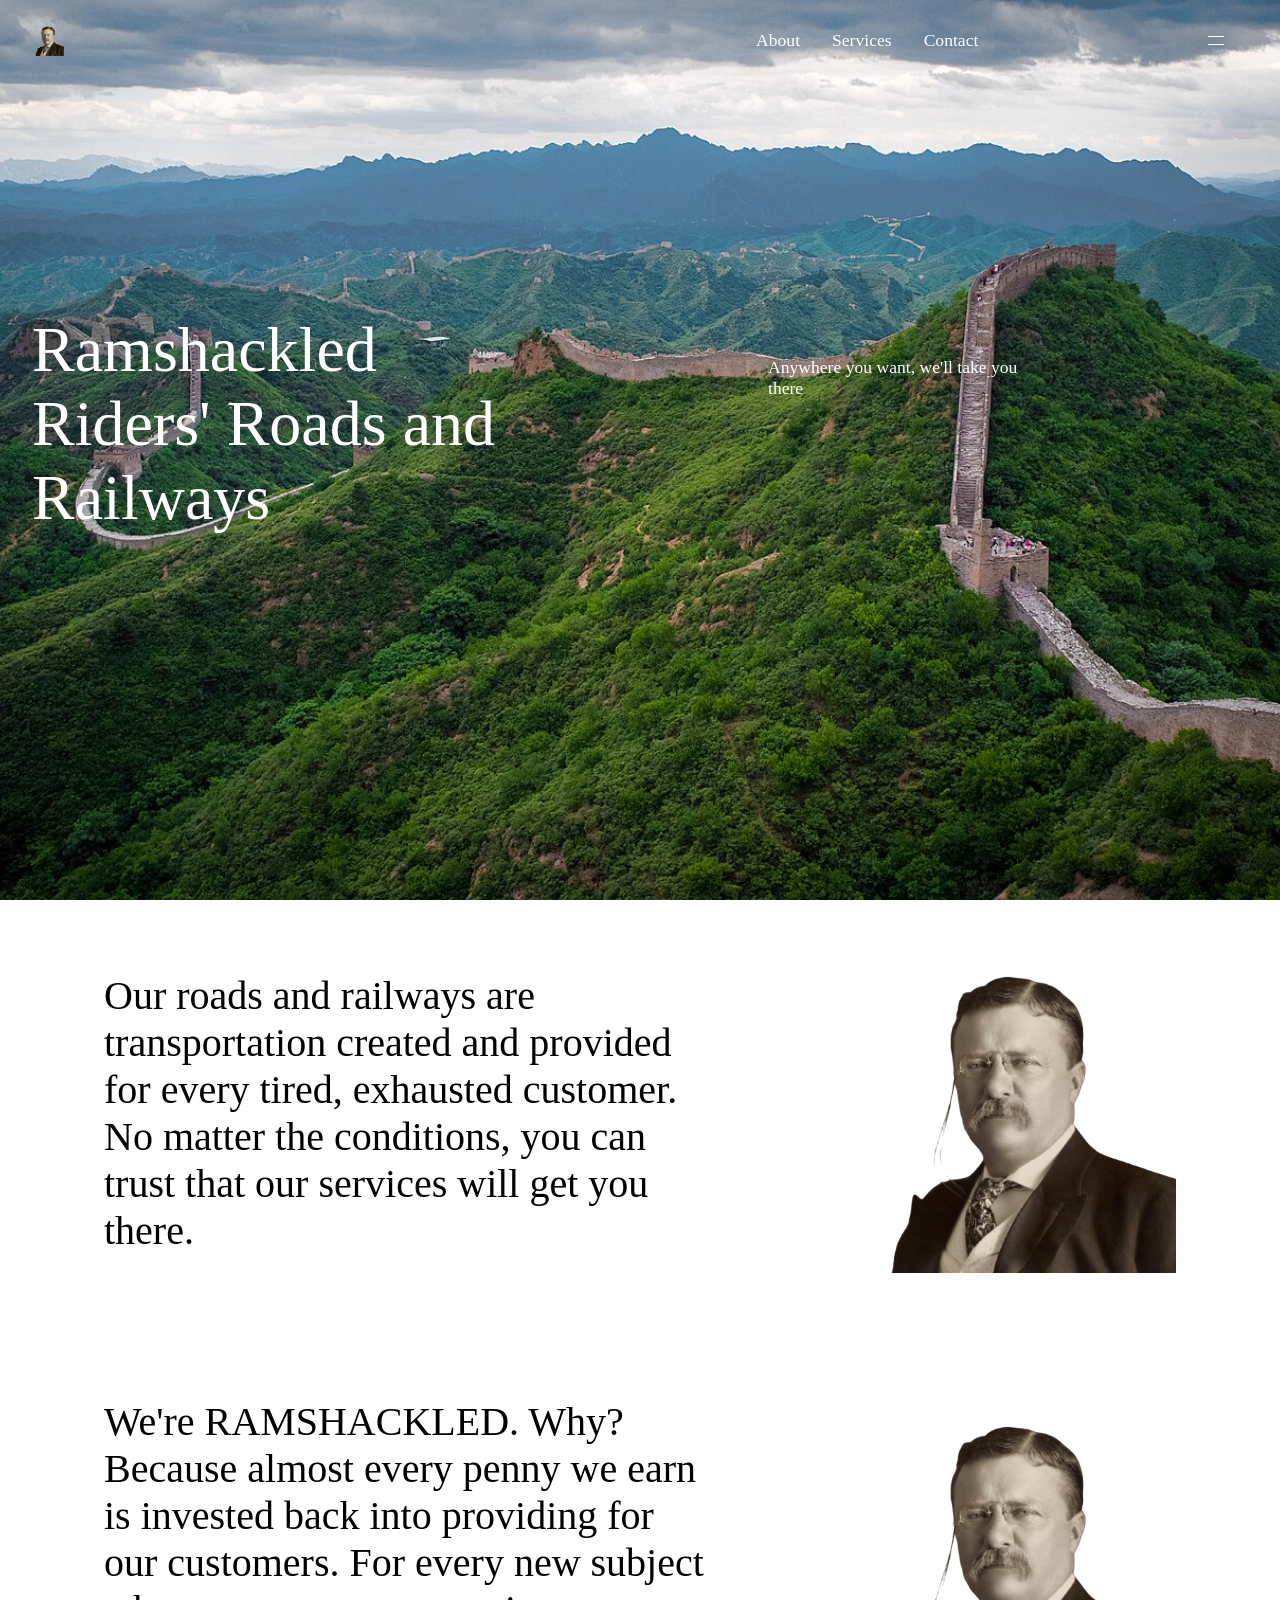
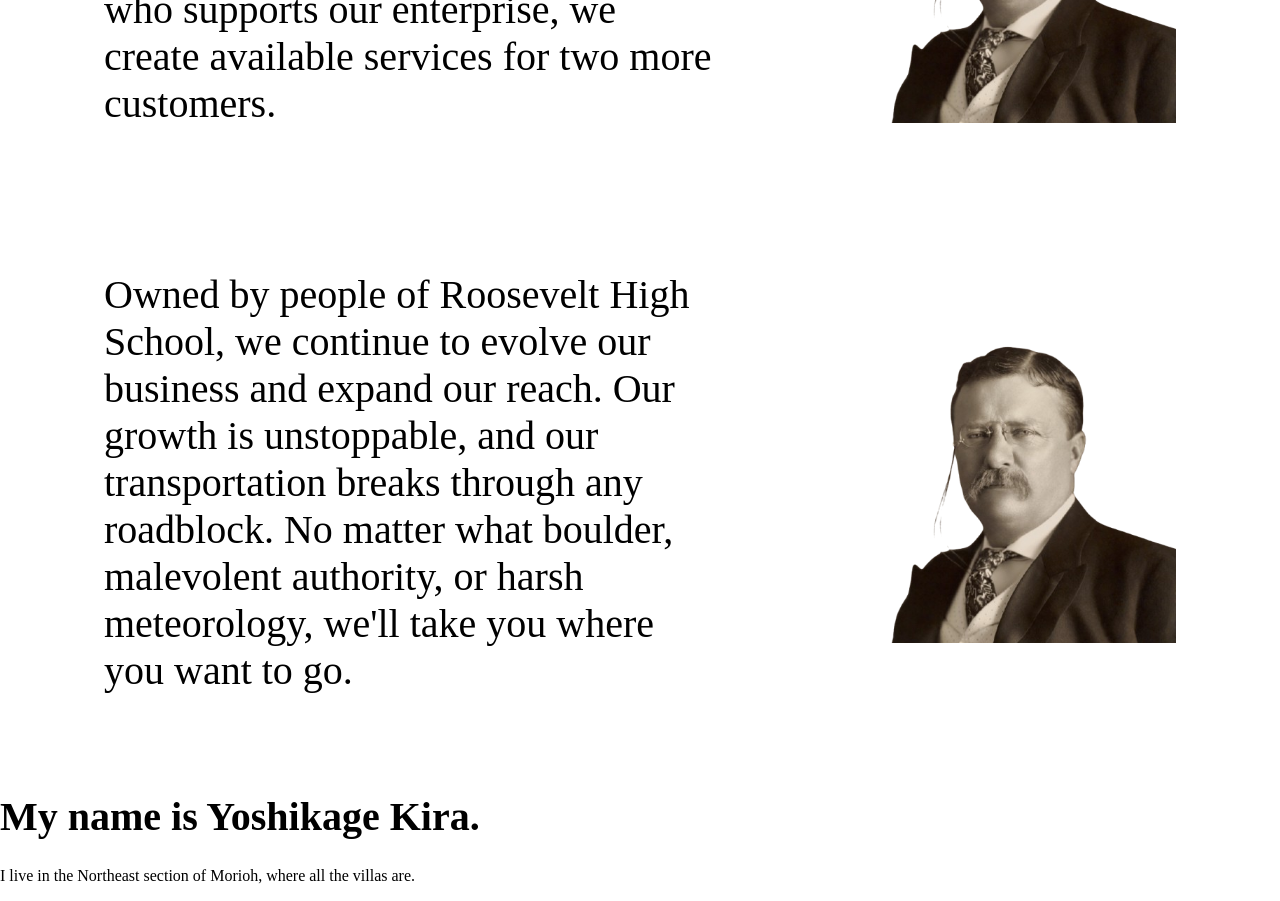
==== index.html @ bce3c4c3 "Added layout for about section on home page and began services section on homepage I should probably" ====
<!DOCTYPE html>
<html lang="en">
    <head>
        <meta charset="UTF-8">
        <meta name="viewport" content="width=device-width, initial-scale=1.0">
        <link rel="stylesheet" href="style.css" type="text/css">
        <script src="script.js"></script>
        <title>Home - Ramshackled Riders' Roads and Railways</title>
    </head>
    <body>
        <!--Nav button, fixed -->
        <div class="menu_button">
            <a class="menu_button_link" href="navigation.html">
                <div class="menu_button_lines">
                    <div class="menu_button_line"></div>
                    <div class="menu_button_line"></div>
                </div>
            </a>
        </div>
        
        <!--Navbar-->
        <div class="nav_bar">
            <div class="nav_logo">
                <a href="index.html">
                    <img class="logo_img" src="TeddyRoosevelt.png">
                </a>
            </div>
            <div class="nav_anchors">
                <a class="menu menu_text" href="about.html">About</a>
                <a class="menu menu_text" href="services.html">Services</a>
                <a class="menu menu_text" href="contact.html">Contact</a>
            </div>
            <div class="nav_spacer"></div>
        </div>

        <!--Hero banner-->
        <div id="noHulkOnlyBanner">
            <p id="banner_header">Ramshackled Riders' Roads and Railways</p>
            <p class="menu_text banner_text">Anywhere you want, we'll take you there</p>
        </div>

        <!--About-->
        <div id="home_about">
            <div class="home_about_desc">
                <p>
                    Our roads and railways are transportation created and provided for every tired, exhausted customer. No matter the conditions, you can trust that our services will get you there.
                </p>
                <div class="home_about_img"></div>
            </div>
            <div class="home_about_desc">
                <p>
                    We're RAMSHACKLED. Why? Because almost every penny we earn is invested back into providing for our customers. For every new subject who supports our enterprise, we create available services for two more customers.
                </p>
                <div class="home_about_img"></div>
            </div>
            <div class="home_about_desc">
                <p>
                    Owned by people of Roosevelt High School, we continue to evolve our business and expand our reach. Our growth is unstoppable, and our transportation breaks through any roadblock. No matter what boulder, malevolent authority, or harsh meteorology, we'll take you where you want to go.
                </p>
                <div class="home_about_img"></div>
            </div>
        </div>

        <!--Grid with different memberships/services-->
        <div id="home_services">
            <h1>My name is Yoshikage Kira.</h1>
            <p>I live in the Northeast section of Morioh, where all the villas are.</p>
            <div>
                <div class="home_service_option">
                    <div class="home_service_img"></div>
                    <p class="home_service_header"></p>
                </div>
                <div class="home_service_option">

                </div>
                <div class="home_service_option">

                </div>
            </div>
        </div>

        <!-- 
        About
        <div id="about_div">
            <h1>What We Provide</h1>
            <div id="about_explanations_section">
                <div class="about_explanation">
                    <div class="about_img"><img id="about_img_1" src="TeddyRoosevelt.png"></div>
                    <p class="about_p">Eating food</p>
                </div>
                <div class="about_explanation">
                    <div class="about_img"><img id="about_img_2" src="TeddyRoosevelt.png"></div>
                    <p class="about_p">Eating good food</p>
                </div>
                <div class="about_explanation">
                    <div class="about_img"><img id="about_img_3" src="TeddyRoosevelt.png"></div>
                    <p class="about_p">Eating better food</p>
                </div>
            </div>
        </div>
        -->

        <!--Footer At the bottom-->
    </body>
</html>
---- style.css ----
/* General item classes */
body {
    margin: 0;
    padding: 0;

    overflow-x: hidden;
}

h1 {
    font-size: 2.5rem;
}

/* for anything in the menu bar/hero banner */
.menu_text {
    font-size: 1.1rem;
    text-decoration: none;
    color: rgb(255, 255, 255);
    margin-right: 1rem;
}

/* Animations */


/* Menu Button */
.menu_button {
    position: fixed;
    top: 2rem;
    right: 3.5rem;    
    z-index: 9998;

    width: 1rem;
    height: 1rem;
}
.menu_button_link {
    z-index: 9999;
}
.menu_button_lines {
    display: flex;
    flex-direction: column;
    justify-content: space-around;
    align-items: center;

    width: 100%;
    height: 100%;

    background-color: rgba(0, 0, 0, 0);
}
.menu_button_line {
    min-height: 0.05rem;
    min-width: 100%;
    background-color: rgb(255, 255, 255);
    border-radius: 1000px;
    transition: transform 0.3s cubic-bezier(.67,0,.2,1);
}
.menu_button:hover .menu_button_line:nth-child(1) {
    transform: translate(0%, 270%);
    transition: transform 0.5s cubic-bezier(.67,0,.2,1);
}

.menu_button:hover .menu_button_line:nth-child(2) {
    transform: translate(0%, -270%);
    transition: transform 0.5s cubic-bezier(.67,0,.2,1);
}


/*Stuff for the Nav Bar But I wish I had a chocolate bar instead*/
.nav_bar {
    display: flex;
    flex-direction: row;
    justify-content: space-between;
    align-items: center;

    position: absolute;
    top: 0;
    left: 0;
    z-index: 9997;

    width: 100%;
    height: 5rem;
    box-sizing: border-box;

    margin: 0;
    padding: 1.5rem 2rem 1.5rem 2rem;

    background-color: rgba(255, 255, 255, 0);
}
.nav_logo {
    min-width: 2rem;
    min-height: 2rem;
    width: 2rem;
    height: 2rem;
}
.logo_img {
    width: 100%;
    height: 100%;

    object-fit: cover;
    object-position: 50% 50%;
}
.nav_anchors {
    display: flex;
    flex-direction: row;
    justify-content: space-between;
    align-items: center;

    width: auto;
    margin-left: 40%;
}
.menu {
    margin: 1rem;
}
.nav_spacer {
    margin: 1rem;
    width: 2rem;
    height: 2rem;
}

/* Hero banner */
#noHulkOnlyBanner {
    width: 100vw;
    height: 100vh;

    background-image: url("placeholder.jpg");
    background-repeat: no-repeat;
    background-size: cover;
    background-position: center;
}
#banner_header {
    width: 40vw;

    position: absolute;
    top: 40%;  
    transform: translate(0, -50%);
    margin-left: 2rem;

    font-size: 4rem;
    text-align: left;

    color: rgb(255, 255, 255);
}
.banner_text {
    width: 20vw;

    position: absolute;
    top: 40%;
    left: 60%;
    transform: translate(0, -50%);
    margin-right: 5rem;

    text-align: left;

}

/* Description section of home */
#home_about {
    display: flex;
    flex-direction: column;
    justify-content: center;
    align-items: center;

    height: auto;
    width: 100vw;

    box-sizing: border-box;
}
.home_about_desc {
    display: flex;
    flex: row;
    justify-content: space-around;
    align-items: center;

    width: 100%;
    padding: 2rem;

    box-sizing: border-box;
}
.home_about_desc p {
    font-size: 2.5rem;
    width: 50%;
    height: 50%;
}
.home_about_img {
    width: 20rem;
    height: 20rem;
}
.home_about_img:nth-child(1) {
    background-image: url(TeddyRoosevelt.png);
    background-repeat: no-repeat;
    background-size: cover;
    background-position: center;
}
.home_about_img:nth-child(2) {
    background-image: url(TeddyRoosevelt.png);
    background-repeat: no-repeat;
    background-size: cover;
    background-position: center;
}
.home_about_img:nth-child(3) {
    background-image: url(TeddyRoosevelt.png);
    background-repeat: no-repeat;
    background-size: cover;
    background-position: center;
}

/* About section
#about_div {
    display: flex;
    flex-direction: column;
    justify-content: center;
    align-items: center;

    height: auto;
    width: 100vw;

    text-align: center;
}
#about_explanations_section {
    width: 100vw;

    padding-top: 1rem;
    padding-bottom: 1rem;

    display: flex;
    flex-direction: row;
    justify-content: space-evenly;
    align-items: center;
}
.about_explanation {
    display: flex;
    flex-direction: column;
    align-items: center;
}
.about_p {
    font-size: 1.5rem;
}
.about_img {
    width: 5rem;
    height: 5rem;
}
#about_img_1 {
    width: 100%;
    height: 100%;

    object-fit: cover;
    object-position: 50% 50%;
}
#about_img_2 {
    width: 100%;
    height: 100%;

    object-fit: cover;
    object-position: 50% 50%;
}
#about_img_3 {
    width: 100%;
    height: 100%;

    object-fit: cover;
    object-position: 50% 50%;
}
*/
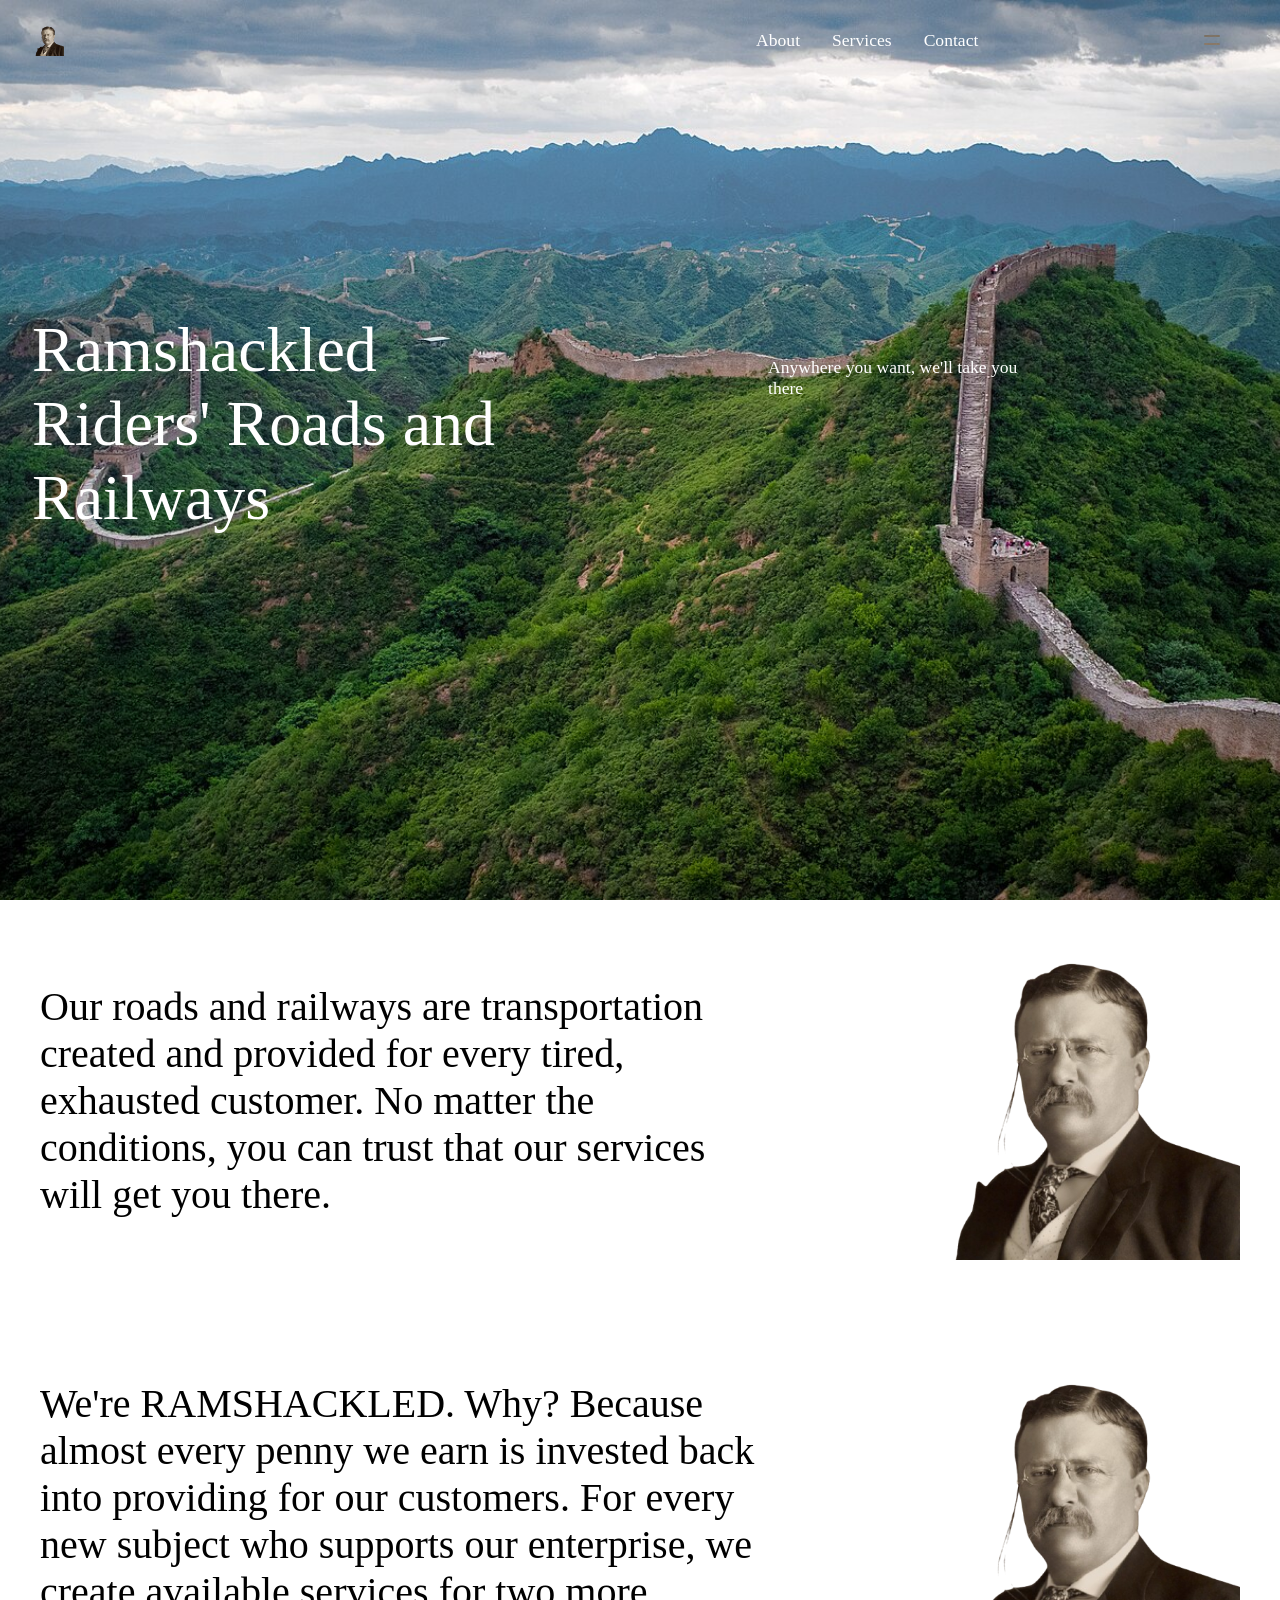
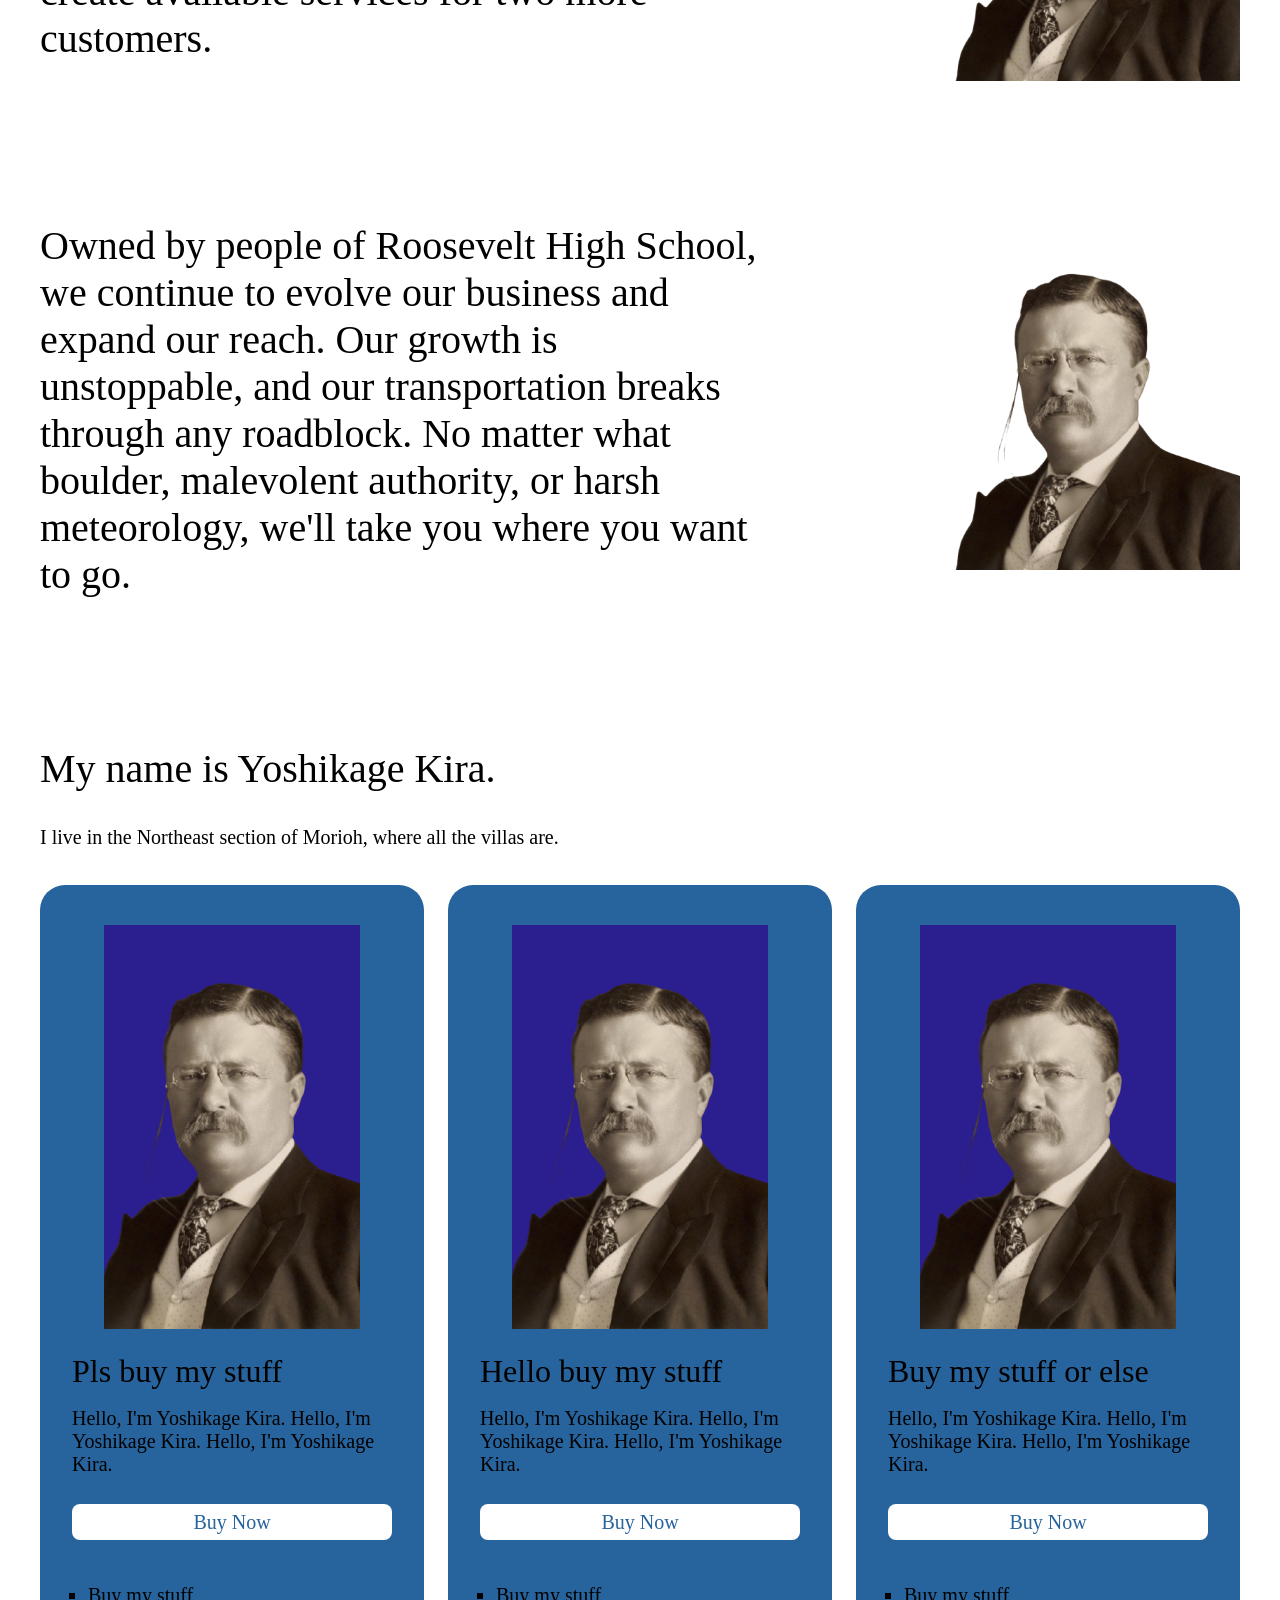
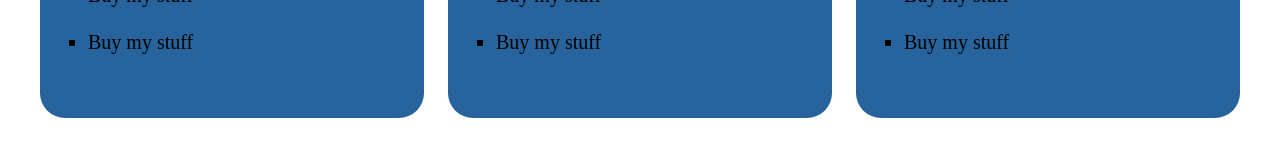
==== commit e834a227: "Added the services section of home page and styled menu button more." ====
--- a/index.html
+++ b/index.html
@@ -68,16 +68,37 @@
             <div>
                 <div class="home_service_option">
                     <div class="home_service_img"></div>
-                    <p class="home_service_header"></p>
+                    <h2>Pls buy my stuff</h2>
+                    <p>Hello, I'm Yoshikage Kira. Hello, I'm Yoshikage Kira. Hello, I'm Yoshikage Kira.</p>
+                    <div class="home_service_button"><a href="#">Buy Now</a></div>
+                    <ul>
+                        <li>Buy my stuff</li>
+                        <li>Buy my stuff</li>
+                    </ul>
                 </div>
                 <div class="home_service_option">
-
+                    <div class="home_service_img"></div>
+                    <h2>Hello buy my stuff</h2>
+                    <p>Hello, I'm Yoshikage Kira. Hello, I'm Yoshikage Kira. Hello, I'm Yoshikage Kira.</p>
+                    <div class="home_service_button"><a href="#">Buy Now</a></div>
+                    <ul>
+                        <li>Buy my stuff</li>
+                        <li>Buy my stuff</li>
+                    </ul>
                 </div>
                 <div class="home_service_option">
-
+                    <div class="home_service_img"></div>
+                    <h2>Buy my stuff or else</h2>
+                    <p>Hello, I'm Yoshikage Kira. Hello, I'm Yoshikage Kira. Hello, I'm Yoshikage Kira.</p>
+                    <div class="home_service_button"><a href="#">Buy Now</a></div>
+                    <ul>
+                        <li>Buy my stuff</li>
+                        <li>Buy my stuff</li>
+                    </ul>
                 </div>
             </div>
         </div>
+        <!--Footer At the bottom-->
 
         <!-- 
         About
@@ -99,7 +120,5 @@
             </div>
         </div>
         -->
-
-        <!--Footer At the bottom-->
     </body>
 </html>
--- a/style.css
+++ b/style.css
@@ -4,6 +4,7 @@
     padding: 0;
 
     overflow-x: hidden;
+    background-color: rgb(255, 255, 255);
 }
 
 h1 {
@@ -20,45 +21,54 @@
 
 /* Animations */
 
-
 /* Menu Button */
 .menu_button {
+    display: flex;
+    justify-content: center;
+    align-items: center;
+
     position: fixed;
-    top: 2rem;
+    top: 1.75rem;
     right: 3.5rem;    
     z-index: 9998;
 
+    width: 1.5rem;
+    height: 1.5rem;
+    border-radius: 3px;
+
+    background-color: transparent;
+    mix-blend-mode: difference;
+
+
+}
+.menu_button_link {
+    z-index: 9999;
+}
+.menu_button_lines {
+    display: flex;
+    flex-direction: column;
+    justify-content: space-around;
+    align-items: center;
+
+    margin-top: auto;
+    margin-top: auto;
     width: 1rem;
     height: 1rem;
 }
-.menu_button_link {
-    z-index: 9999;
-}
-.menu_button_lines {
-    display: flex;
-    flex-direction: column;
-    justify-content: space-around;
-    align-items: center;
-
-    width: 100%;
-    height: 100%;
-
-    background-color: rgba(0, 0, 0, 0);
-}
 .menu_button_line {
-    min-height: 0.05rem;
-    min-width: 100%;
+    min-height: 1.5px;
+    min-width: 1rem;
     background-color: rgb(255, 255, 255);
     border-radius: 1000px;
     transition: transform 0.3s cubic-bezier(.67,0,.2,1);
 }
 .menu_button:hover .menu_button_line:nth-child(1) {
-    transform: translate(0%, 270%);
+    transform: translate(0%, 170%);
     transition: transform 0.5s cubic-bezier(.67,0,.2,1);
 }
 
 .menu_button:hover .menu_button_line:nth-child(2) {
-    transform: translate(0%, -270%);
+    transform: translate(0%, -170%);
     transition: transform 0.5s cubic-bezier(.67,0,.2,1);
 }
 
@@ -124,6 +134,8 @@
     background-repeat: no-repeat;
     background-size: cover;
     background-position: center;
+
+    background-color: white;
 }
 #banner_header {
     width: 40vw;
@@ -166,17 +178,17 @@
 .home_about_desc {
     display: flex;
     flex: row;
-    justify-content: space-around;
-    align-items: center;
-
-    width: 100%;
-    padding: 2rem;
+    justify-content: space-between;
+    align-items: center;
+
+    width: 100%;
+    padding: 2.5rem;
 
     box-sizing: border-box;
 }
 .home_about_desc p {
     font-size: 2.5rem;
-    width: 50%;
+    width: 60%;
     height: 50%;
 }
 .home_about_img {
@@ -202,6 +214,123 @@
     background-position: center;
 }
 
+/* Services section of home */
+#home_services {
+    display: flex;
+    flex-direction: column;
+    justify-content: center;
+    align-items: flex-start;
+
+    height: 120vh;
+    width: 100vw;
+    box-sizing: border-box;
+
+    padding: 2.5rem;
+}
+#home_services > h1 { 
+    font-size: 2.5rem;
+    line-height: 3rem;
+
+    font-weight: normal;
+
+    margin-bottom: 0.8rem;
+}
+#home_services > p {
+    font-size: 1.25rem;
+    font-weight: normal;
+}
+#home_services > div {
+    display: flex;
+    flex-direction: row;
+    justify-content: space-between;
+    align-items: center;
+
+    width: 100%;
+    height: 100%;
+
+    margin-top: 1rem;
+}
+.home_service_option {
+    display: flex;
+    flex-direction: column;
+    justify-content: center;
+    align-items: flex-start;
+
+    width: 32%;
+    height: 100%;
+    box-sizing: border-box;
+
+    border-radius: 25px;
+
+    background-color: rgb(39, 99, 156);
+
+    padding: 0.5rem 2rem 0.5rem 2rem;
+}
+.home_service_option > h2 {
+    font-size: 2rem;
+    line-height: 2rem;
+
+    font-weight: normal;
+
+    margin-bottom: 0rem;
+}
+.home_service_option > p {
+    font-size: 1.25rem;
+}
+.home_service_option > ul {
+    font-size: 1.25rem;
+    padding-left: 1rem;
+    list-style-type: square;
+    margin-bottom: 2rem;
+}
+.home_service_option > ul li {
+    margin-bottom: 1.5rem;
+}
+.home_service_img {
+    width: 80%;
+    height: 55%;
+
+    margin: 2rem auto 0 auto;
+
+    background-image: url(TeddyRoosevelt.png);
+    background-repeat: no-repeat;
+    background-size: cover;
+    background-position: center;
+
+    background-color: rgb(43, 30, 143);
+}
+.home_service_button {
+    width: 100%;
+    height: 2.5rem;
+
+    margin-top: 0.5rem;
+    margin-bottom: 1.5rem;
+
+    background-color: rgb(255, 255, 255);
+    color: rgb(39, 99, 156);
+
+    display: flex;
+    justify-content: center;
+    align-items: center;
+
+    font-size: 1.25rem;
+
+    border-radius: 0.5rem;
+}
+.home_service_button a {
+    display: flex;
+    justify-content: center;
+    align-items: center;
+
+    width: 100%;
+    height: 100%;
+
+    text-decoration: none;
+    font-size: 1.25rem;
+
+    color: rgb(39, 99, 156);
+}
+
 /* About section
 #about_div {
     display: flex;
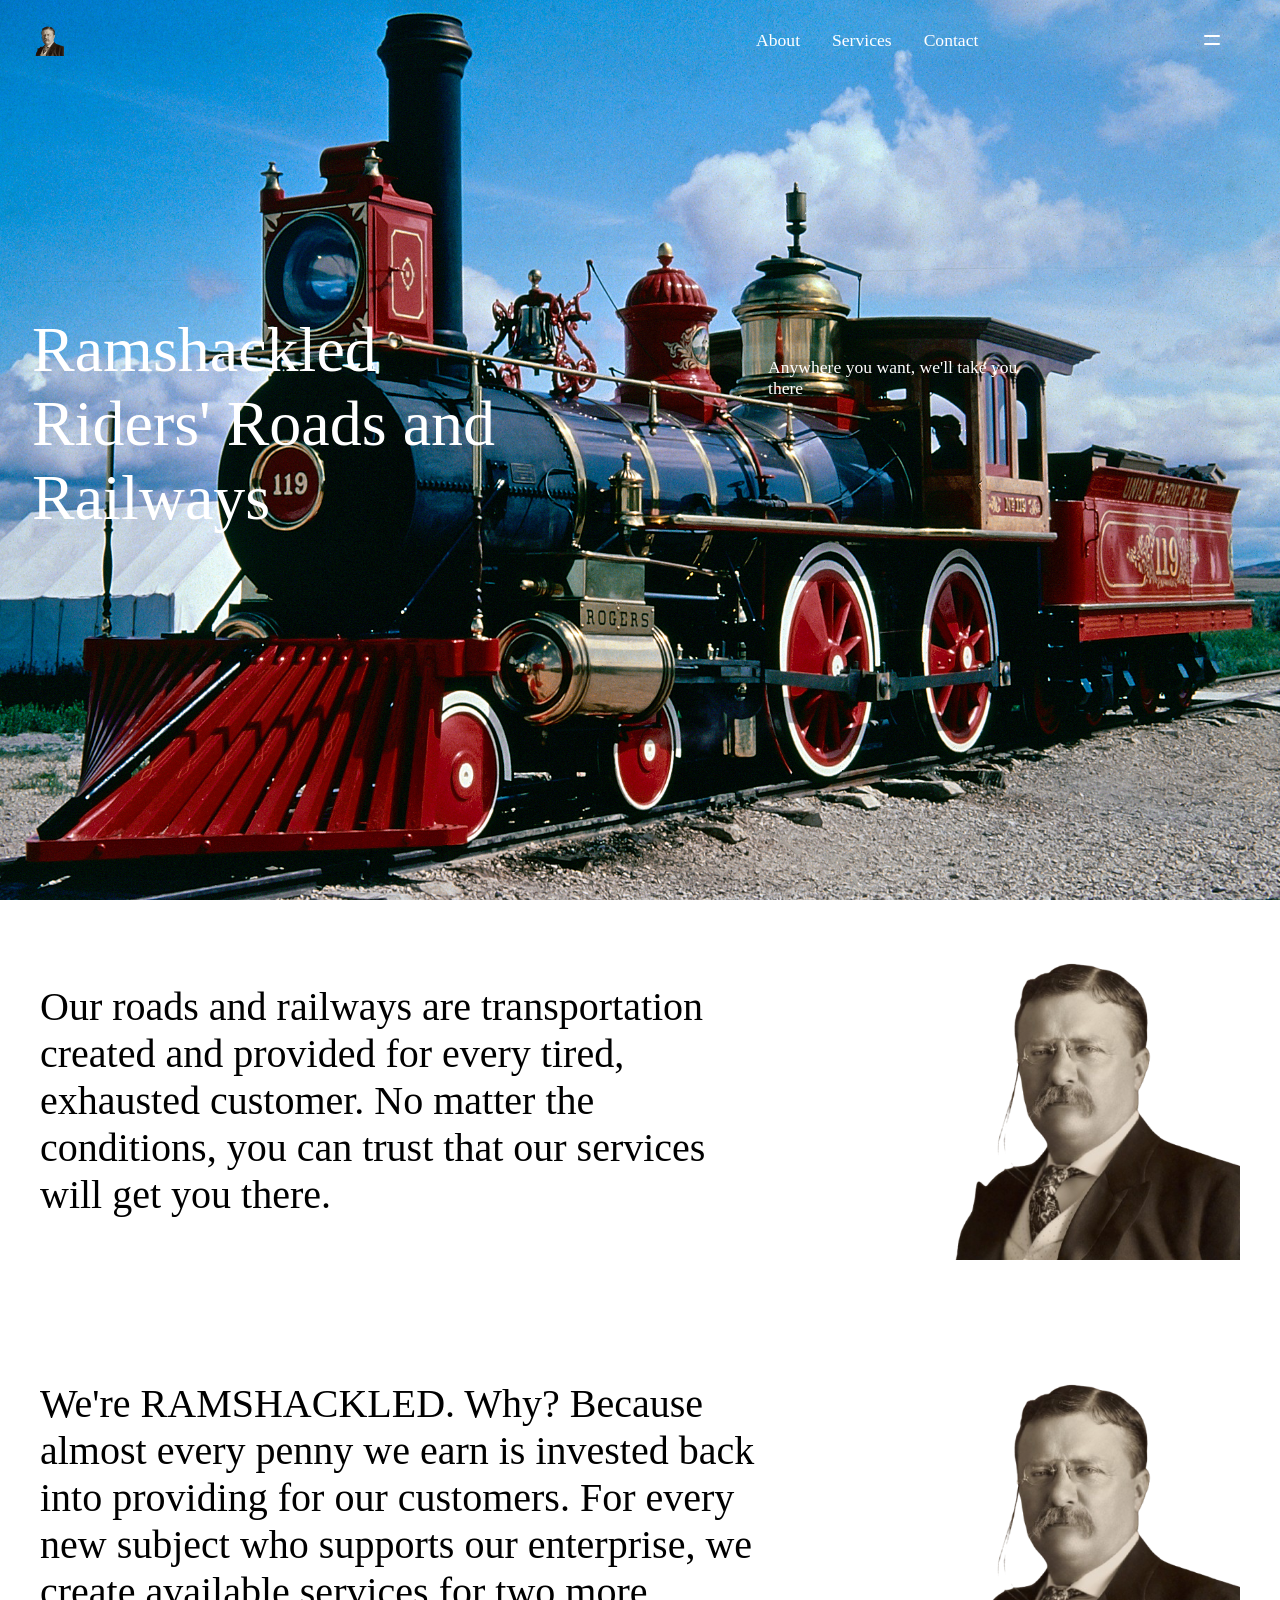
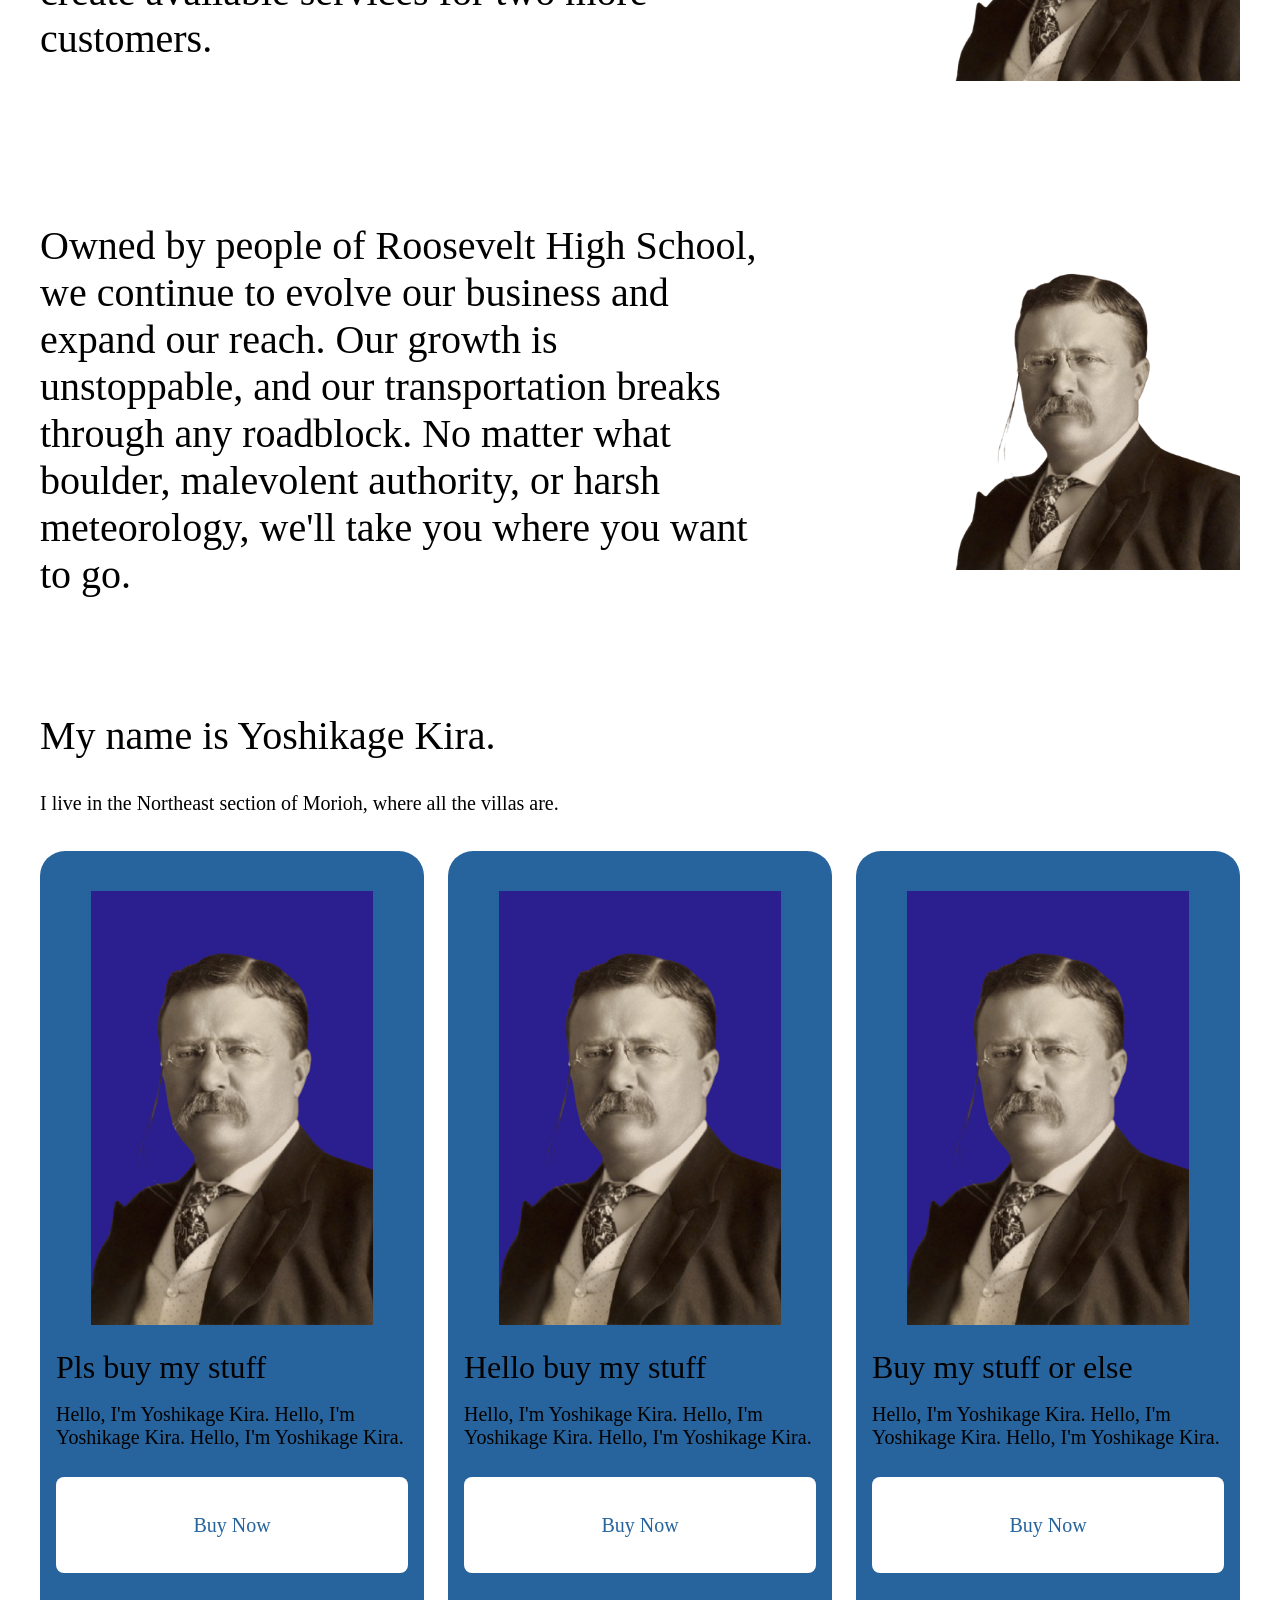
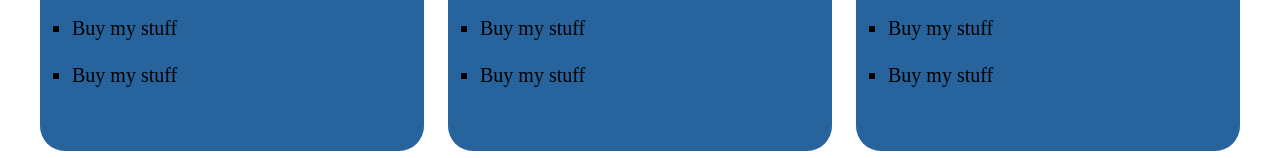
==== commit b8408c1a: "General layout for navigation/menu page" ====
--- a/index.html
+++ b/index.html
@@ -7,7 +7,7 @@
         <script src="script.js"></script>
         <title>Home - Ramshackled Riders' Roads and Railways</title>
     </head>
-    <body>
+    <body id="home">
         <!--Nav button, fixed -->
         <div class="menu_button">
             <a class="menu_button_link" href="navigation.html">
--- a/style.css
+++ b/style.css
@@ -20,6 +20,14 @@
 }
 
 /* Animations */
+@keyframes addBackground {
+    from {
+        background-color: rgba(0, 0, 0, 0);
+    }
+    to {
+        background-color: rgba(0, 0, 0, 0.612);
+    }
+}
 
 /* Menu Button */
 .menu_button {
@@ -37,9 +45,13 @@
     border-radius: 3px;
 
     background-color: transparent;
-    mix-blend-mode: difference;
-
-
+
+    animation-name: addBackground;
+    animation-duration: auto;
+    animation-timing-function: cubic-bezier(.67,0,.2,1);
+    animation-fill-mode: both;
+    animation-timeline: scroll();
+    animation-range: 10vh 80vh;
 }
 .menu_button_link {
     z-index: 9999;
@@ -50,7 +62,6 @@
     justify-content: space-around;
     align-items: center;
 
-    margin-top: auto;
     margin-top: auto;
     width: 1rem;
     height: 1rem;
@@ -58,7 +69,7 @@
 .menu_button_line {
     min-height: 1.5px;
     min-width: 1rem;
-    background-color: rgb(255, 255, 255);
+    background-color: rgb(0, 0, 0);
     border-radius: 1000px;
     transition: transform 0.3s cubic-bezier(.67,0,.2,1);
 }
@@ -125,12 +136,16 @@
     height: 2rem;
 }
 
+/* Home page specific styles */
+#home .menu_button_line {
+    background-color: rgb(255, 255, 255);
+}
 /* Hero banner */
 #noHulkOnlyBanner {
     width: 100vw;
     height: 100vh;
 
-    background-image: url("placeholder.jpg");
+    background-image: url("placeholder2.jpg");
     background-repeat: no-repeat;
     background-size: cover;
     background-position: center;
@@ -246,7 +261,7 @@
     align-items: center;
 
     width: 100%;
-    height: 100%;
+    height: 90%;
 
     margin-top: 1rem;
 }
@@ -264,7 +279,7 @@
 
     background-color: rgb(39, 99, 156);
 
-    padding: 0.5rem 2rem 0.5rem 2rem;
+    padding: 0.5rem 1rem 0.5rem 1rem;
 }
 .home_service_option > h2 {
     font-size: 2rem;
@@ -288,7 +303,7 @@
 }
 .home_service_img {
     width: 80%;
-    height: 55%;
+    height: 50rem;
 
     margin: 2rem auto 0 auto;
 
@@ -301,7 +316,7 @@
 }
 .home_service_button {
     width: 100%;
-    height: 2.5rem;
+    height: 20%;
 
     margin-top: 0.5rem;
     margin-bottom: 1.5rem;
@@ -330,6 +345,26 @@
 
     color: rgb(39, 99, 156);
 }
+
+/* Navigation page specific styling */
+#navigation_content {
+    display: flex;
+    flex-direction: row;
+    margin-top: 5rem;
+}
+#big_options {
+    display: flex;
+    flex-direction: column;
+
+    width: 50%;
+}
+#other_info {
+    display: flex;
+    flex-direction: column;
+
+    width: 50%;
+}
+
 
 /* About section
 #about_div {
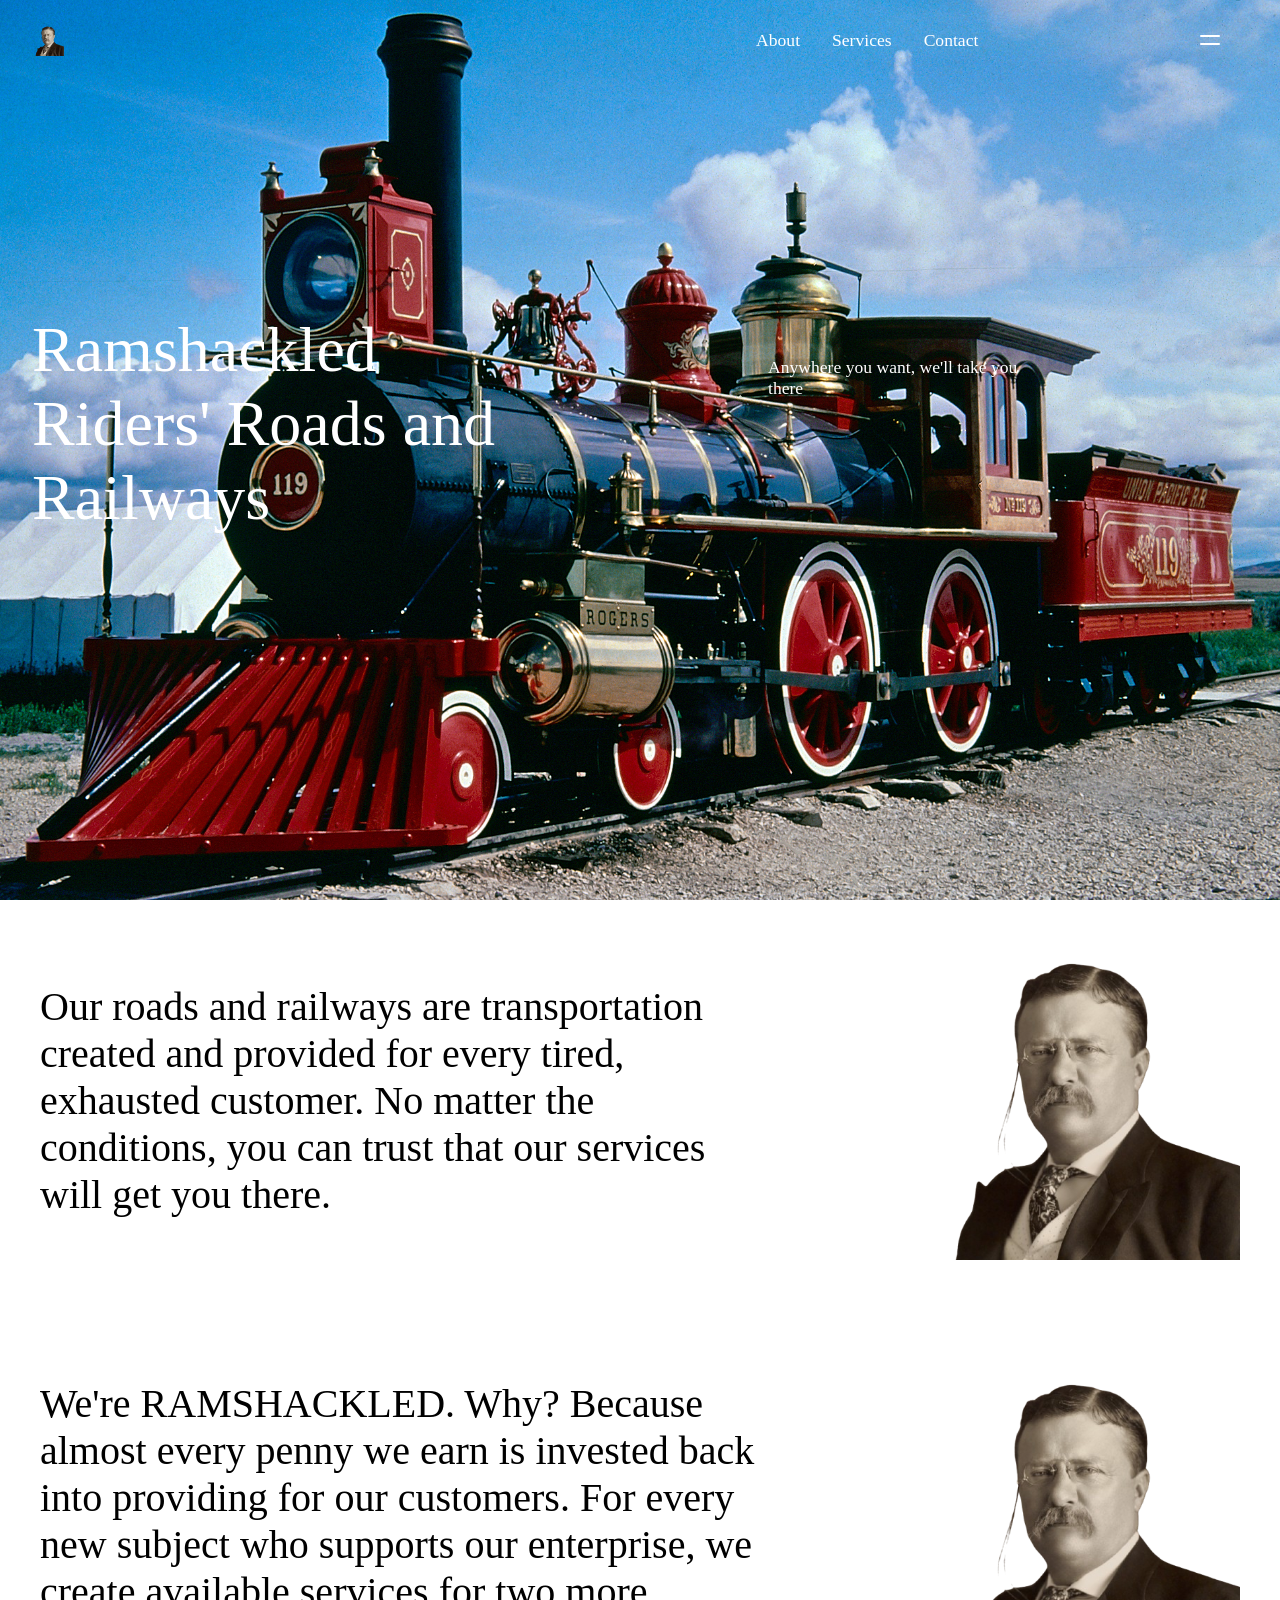
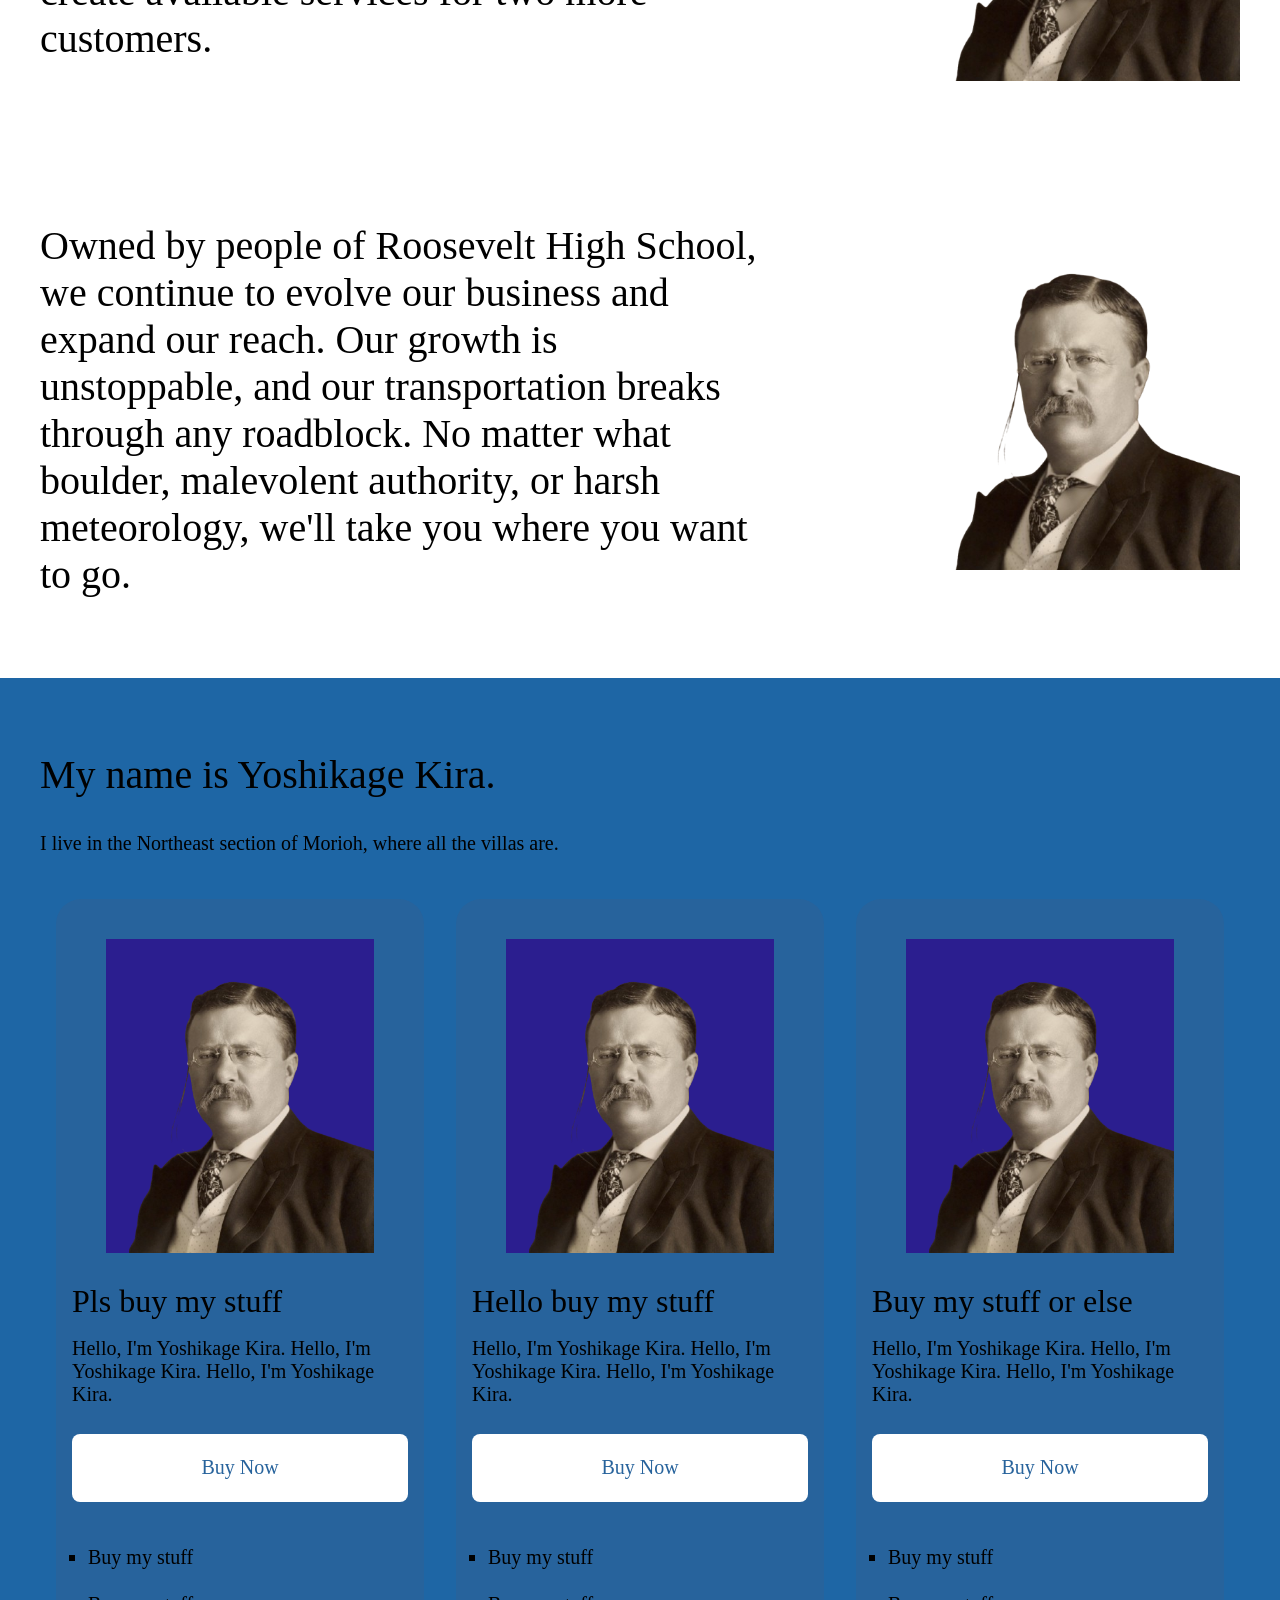
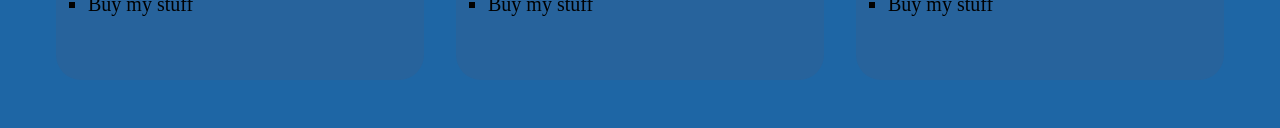
==== commit 2d799bbb: "I pretty much completed my about page" ====
--- a/index.html
+++ b/index.html
@@ -5,7 +5,7 @@
         <meta name="viewport" content="width=device-width, initial-scale=1.0">
         <link rel="stylesheet" href="style.css" type="text/css">
         <script src="script.js"></script>
-        <title>Home - Ramshackled Riders' Roads and Railways</title>
+        <title>R4X</title>
     </head>
     <body id="home">
         <!--Nav button, fixed -->
@@ -35,7 +35,7 @@
 
         <!--Hero banner-->
         <div id="noHulkOnlyBanner">
-            <p id="banner_header">Ramshackled Riders' Roads and Railways</p>
+            <p class="banner_header">Ramshackled Riders' Roads and Railways</p>
             <p class="menu_text banner_text">Anywhere you want, we'll take you there</p>
         </div>
 
@@ -63,12 +63,12 @@
 
         <!--Grid with different memberships/services-->
         <div id="home_services">
-            <h1>My name is Yoshikage Kira.</h1>
+            <h2>My name is Yoshikage Kira.</h2>
             <p>I live in the Northeast section of Morioh, where all the villas are.</p>
             <div>
                 <div class="home_service_option">
                     <div class="home_service_img"></div>
-                    <h2>Pls buy my stuff</h2>
+                    <h3>Pls buy my stuff</h3>
                     <p>Hello, I'm Yoshikage Kira. Hello, I'm Yoshikage Kira. Hello, I'm Yoshikage Kira.</p>
                     <div class="home_service_button"><a href="#">Buy Now</a></div>
                     <ul>
@@ -78,7 +78,7 @@
                 </div>
                 <div class="home_service_option">
                     <div class="home_service_img"></div>
-                    <h2>Hello buy my stuff</h2>
+                    <h3>Hello buy my stuff</h3>
                     <p>Hello, I'm Yoshikage Kira. Hello, I'm Yoshikage Kira. Hello, I'm Yoshikage Kira.</p>
                     <div class="home_service_button"><a href="#">Buy Now</a></div>
                     <ul>
@@ -88,7 +88,7 @@
                 </div>
                 <div class="home_service_option">
                     <div class="home_service_img"></div>
-                    <h2>Buy my stuff or else</h2>
+                    <h3>Buy my stuff or else</h3>
                     <p>Hello, I'm Yoshikage Kira. Hello, I'm Yoshikage Kira. Hello, I'm Yoshikage Kira.</p>
                     <div class="home_service_button"><a href="#">Buy Now</a></div>
                     <ul>
--- a/style.css
+++ b/style.css
@@ -8,7 +8,19 @@
 }
 
 h1 {
+    font-size: 4rem;
+    text-decoration: none;
+    font-weight: normal;
+}
+
+h2 {
     font-size: 2.5rem;
+    font-weight: normal;
+}
+
+h3 {
+    font-size: 2rem;
+    font-weight: normal;
 }
 
 /* for anything in the menu bar/hero banner */
@@ -18,16 +30,36 @@
     color: rgb(255, 255, 255);
     margin-right: 1rem;
 }
+/* for any p */
+p {
+    font-size: 1.25rem;
+}
 
 /* Animations */
 @keyframes addBackground {
-    from {
+    0% {
         background-color: rgba(0, 0, 0, 0);
     }
-    to {
-        background-color: rgba(0, 0, 0, 0.612);
+    100% {
+        background-color: rgb(25, 25, 25);
     }
 }
+@keyframes changeLineColor {
+    100% {
+        background-color: white;
+    }
+}
+
+
+@keyframes moveSideways {
+    0% {
+        left: 100vw;
+    }
+    100% {
+        left: -30vw;
+    }
+}
+
 
 /* Menu Button */
 .menu_button {
@@ -40,7 +72,7 @@
     right: 3.5rem;    
     z-index: 9998;
 
-    width: 1.5rem;
+    width: 1.75rem;
     height: 1.5rem;
     border-radius: 3px;
 
@@ -63,15 +95,22 @@
     align-items: center;
 
     margin-top: auto;
-    width: 1rem;
+    width: 1.75rem;
     height: 1rem;
 }
 .menu_button_line {
     min-height: 1.5px;
-    min-width: 1rem;
+    min-width: 1.25rem;
     background-color: rgb(0, 0, 0);
     border-radius: 1000px;
     transition: transform 0.3s cubic-bezier(.67,0,.2,1);
+
+    animation-name: changeLineColor;
+    animation-duration: auto;
+    animation-timing-function: cubic-bezier(.67,0,.2,1);
+    animation-fill-mode: both;
+    animation-timeline: scroll();
+    animation-range: 10vh 80vh;
 }
 .menu_button:hover .menu_button_line:nth-child(1) {
     transform: translate(0%, 170%);
@@ -136,23 +175,8 @@
     height: 2rem;
 }
 
-/* Home page specific styles */
-#home .menu_button_line {
-    background-color: rgb(255, 255, 255);
-}
-/* Hero banner */
-#noHulkOnlyBanner {
-    width: 100vw;
-    height: 100vh;
-
-    background-image: url("placeholder2.jpg");
-    background-repeat: no-repeat;
-    background-size: cover;
-    background-position: center;
-
-    background-color: white;
-}
-#banner_header {
+/* Hero banner (mostly universal format/text size*/
+.banner_header {
     width: 40vw;
 
     position: absolute;
@@ -175,7 +199,24 @@
     margin-right: 5rem;
 
     text-align: left;
-
+    
+    color: white;
+}
+
+/* Home page specific styles */
+#home .menu_button_line {
+    background-color: rgb(255, 255, 255);
+}
+#noHulkOnlyBanner {
+    width: 100vw;
+    height: 100vh;
+
+    background-image: url("placeholder2.jpg");
+    background-repeat: no-repeat;
+    background-size: cover;
+    background-position: center;
+
+    background-color: white;
 }
 
 /* Description section of home */
@@ -231,18 +272,19 @@
 
 /* Services section of home */
 #home_services {
+    background-color: rgb(30, 102, 165);
     display: flex;
     flex-direction: column;
     justify-content: center;
     align-items: flex-start;
 
-    height: 120vh;
+    height: fit-content;
     width: 100vw;
     box-sizing: border-box;
 
     padding: 2.5rem;
 }
-#home_services > h1 { 
+#home_services > h2 { 
     font-size: 2.5rem;
     line-height: 3rem;
 
@@ -272,16 +314,16 @@
     align-items: flex-start;
 
     width: 32%;
-    height: 100%;
-    box-sizing: border-box;
+    height: 85vh;
 
     border-radius: 25px;
 
     background-color: rgb(39, 99, 156);
 
     padding: 0.5rem 1rem 0.5rem 1rem;
-}
-.home_service_option > h2 {
+    margin: 0.5rem 1rem 0.5rem 1rem;
+}
+.home_service_option > h3 {
     font-size: 2rem;
     line-height: 2rem;
 
@@ -303,7 +345,7 @@
 }
 .home_service_img {
     width: 80%;
-    height: 50rem;
+    height: 60%;
 
     margin: 2rem auto 0 auto;
 
@@ -316,7 +358,7 @@
 }
 .home_service_button {
     width: 100%;
-    height: 20%;
+    height: 100px;
 
     margin-top: 0.5rem;
     margin-bottom: 1.5rem;
@@ -346,24 +388,266 @@
     color: rgb(39, 99, 156);
 }
 
+/* About page */
+#about_page .menu_text {
+    color: black;
+}
+#about_banner {
+    display: flex;
+    flex-direction: row;
+    justify-content: space-between;
+    align-items: center;
+    height: 75vh;
+    
+    padding: 0 8% 0 8%;
+}
+#about_banner_text{
+    display: flex;
+    flex-direction: column;
+    justify-content: center;
+    align-items: start;
+
+    width: 45%;
+    height: fit-content;
+    text-align: left;
+
+    color: rgb(0, 0, 0);
+}
+.about_banner_header {
+    font-size: 4rem;
+    color: rgb(0, 0, 0);
+    margin-bottom: 0.5rem;
+}
+.about_banner_text {   
+    margin-top: 0.5rem;
+    color: rgb(0, 0, 0);
+}
+#about_banner_img {
+    width: 400px;
+    height: 400px;
+
+    background-image: url("TeddyRoosevelt.png");
+    background-repeat: no-repeat;
+    background-size: cover;
+    background-position: center;
+}
+#about_page_img {
+    width: 100vw;
+    height: 110vh;
+    background-image: url("placeholder.jpg");
+    background-repeat: no-repeat;
+    background-size: cover;
+    background-position: center;
+}
+#about_content_section {
+    display: flex;
+    flex-direction: column;
+    justify-content: center;
+    align-items: start;
+
+    width: 100vw;
+    height: fit-content;
+    box-sizing: border-box;
+
+    padding: 0 8% 0 8%;
+}
+#about_content_section > div{
+    display: flex;
+    flex-direction: row;
+    justify-content: space-around;
+    align-items: center;
+
+    width: 100%;
+    height: fit-content;
+    box-sizing: border-box;
+}
+#about_content_content {
+    width: 60%;
+    margin-right: auto;
+}
+#about_content_img {
+    width: 250px;
+    height: 500px;
+    background-image: url("placeholder.jpg");
+    background-repeat: no-repeat;
+    background-size: cover;
+    background-position: center;
+    margin-right: 5%;
+}
+#about_people {
+    display: flex;
+    flex-direction: column;
+    justify-content: center;
+    align-items: start;
+
+    width: 100vw;
+    height: fit-content;
+    box-sizing: border-box;
+
+    padding: 0 8% 0 8%;
+}
+#about_people > div{
+    display: flex;
+    flex-direction: column;
+    justify-content: space-between;
+    align-items: start;
+
+    width: 100%;
+    height: fit-content;
+    box-sizing: border-box;
+}
+#floating_people {
+    display: flex;
+    flex-direction: row;
+    justify-content: space-between;
+    align-items: center;
+
+    width: 100%;
+}
+.floating_person {
+    display: flex;
+    flex-direction: column;
+    justify-content: space-around;
+    align-items: center;
+
+    background-color: rgb(188, 153, 221);
+    border-radius: 1000px;
+    width: 10vw;
+    height: 10vw;
+    text-align: center;
+
+    left: 100vw;
+    margin-top: 15%;
+    position: absolute;
+    animation-name: moveSideways;
+    animation-duration: 10s;
+    animation-timing-function: cubic-bezier(0,.33,1,.72);
+    animation-iteration-count: infinite;
+}
+.floating_person > p {
+    display: none;
+}
+.floating_person:nth-child(1) {
+    animation-delay: 2s;
+}
+.floating_person:nth-child(2) {
+    animation-delay: 4s;
+}
+.floating_person:nth-child(3) {
+    animation-delay: 6s;
+}
+.floating_person:nth-child(4) {
+    animation-delay: 8s;
+}
+.floating_person_img {
+    width: 10vw;
+    height: 10vw;
+
+    border-radius: 1000px;
+    background-color: rgb(127, 155, 255);
+}
+.floating_person_img:nth-child(1) {
+    background-image: url(TeddyRoosevelt.png);
+    background-repeat: no-repeat;
+    background-size: cover;
+    background-position: center;
+}
+.floating_person_img:nth-child(2) {
+    background-image: url(TeddyRoosevelt.png);
+    background-repeat: no-repeat;
+    background-size: cover;
+    background-position: center;
+}
+.floating_person_img:nth-child(3) {
+    background-image: url(TeddyRoosevelt.png);
+    background-repeat: no-repeat;
+    background-size: cover;
+    background-position: center;
+}
+.floating_person_img:nth-child(4) {
+    background-image: url(TeddyRoosevelt.png);
+    background-repeat: no-repeat;
+    background-size: cover;
+    background-position: center;
+}
+.floating_person_img:nth-child(5) {
+    background-image: url(TeddyRoosevelt.png);
+    background-repeat: no-repeat;
+    background-size: cover;
+    background-position: center;
+}
+.floating_person:hover {
+    padding-top: 1%;
+    height: fit-content;
+    transform: scale(150%, 150%);
+    border-radius: 25px;
+    width: 15%;
+}
+.floating_person:hover > p{
+    display: block;
+}
+#floating_people:has(.floating_person:hover) .floating_person {
+   animation-play-state: paused;
+}
 /* Navigation page specific styling */
+.miniheader {
+    font-size: 1.25rem;
+    text-decoration: none;
+    margin-bottom: 1rem;
+}
+.big_option {
+    font-size: 4rem;
+    margin: 1rem 0 1rem 0;
+    width: fit-content;
+}
+.big_option a {
+    text-decoration: none;
+    color: rgb(0, 0, 0);
+}
+#big_options:hover .big_option a{
+    color: rgba(0, 0, 0, 0.394);
+}
+#big_options:hover .big_option a:hover {
+    color: rgb(0, 0, 0);    
+}
 #navigation_content {
     display: flex;
     flex-direction: row;
     margin-top: 5rem;
+    margin-left: 2rem;
 }
 #big_options {
     display: flex;
     flex-direction: column;
 
-    width: 50%;
+    margin-right: auto;
+
+    width: fit-content;
+    height: fit-content;
+
+    color: rgb(0, 0, 0)
 }
 #other_info {
     display: flex;
     flex-direction: column;
 
-    width: 50%;
-}
+    width: 40%;
+}
+.other_info_div:nth-child(2) {
+    margin-top: 10vh;
+}
+#nav_image {
+    width: 10vw;
+    height: 30vh;
+    min-width: 160px;
+    min-height: 160px;
+
+    background-image: url(TeddyRoosevelt.png);
+    background-repeat: no-repeat;
+    background-size: cover;
+    background-position: center;
+}
+
 
 
 /* About section
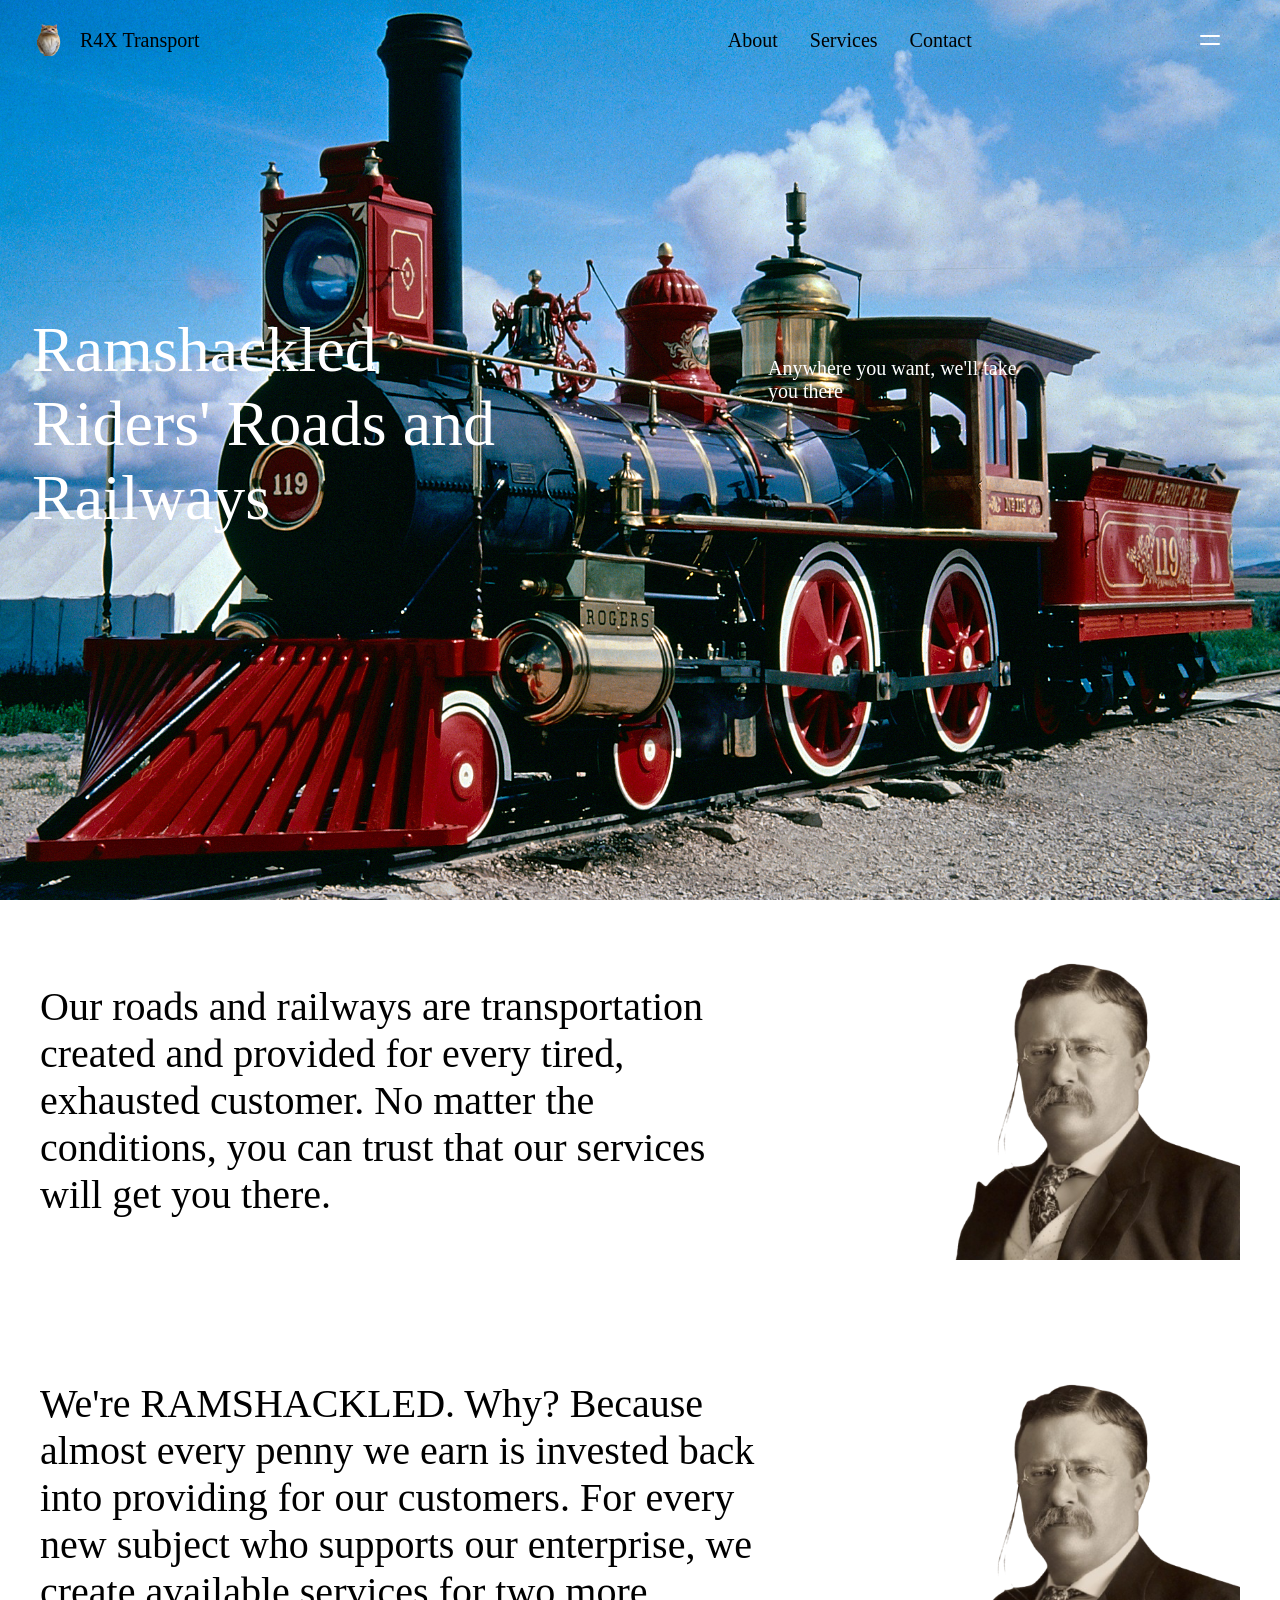
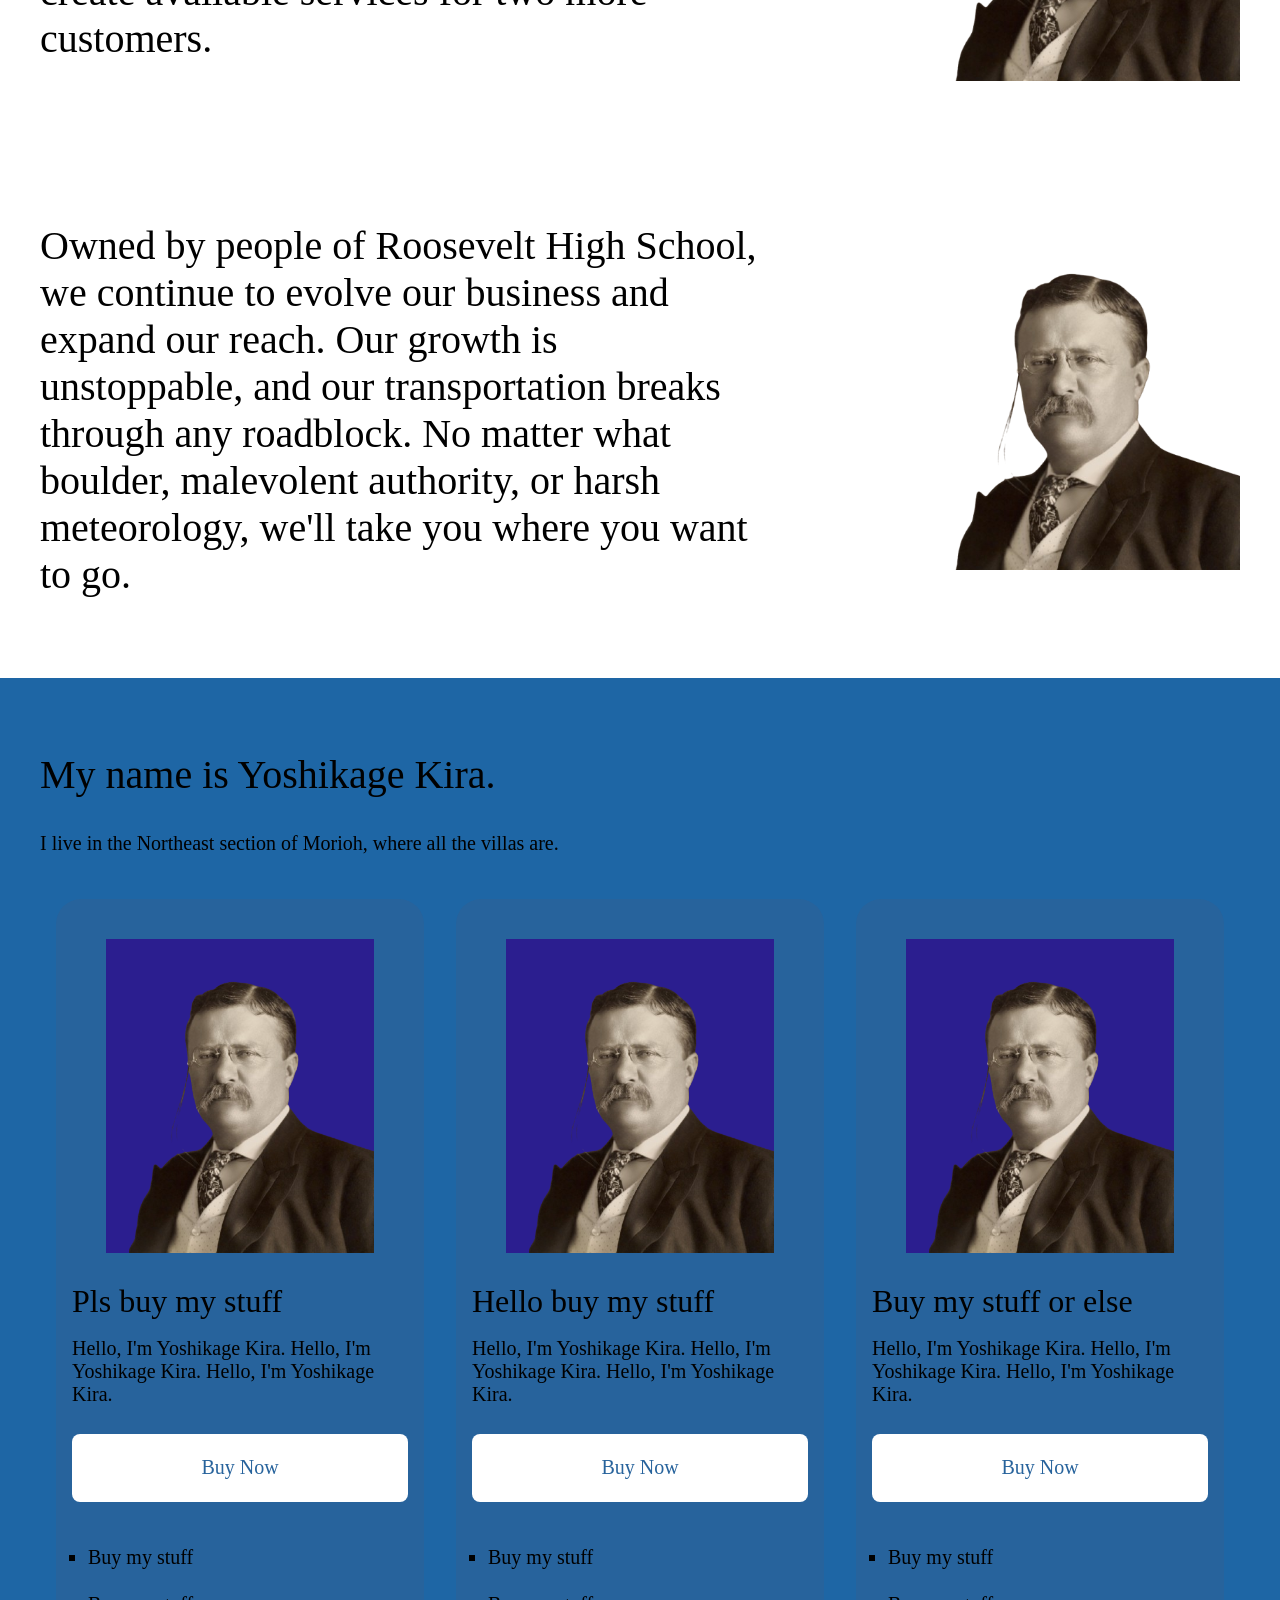
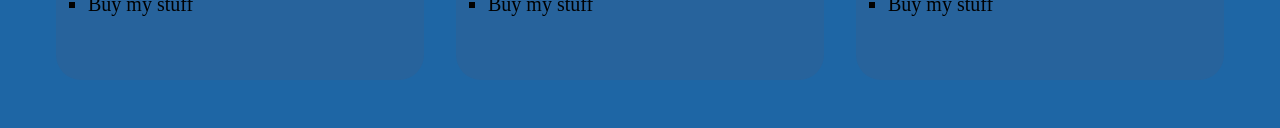
==== commit e7cb09ab: "I changed up the styling to make it more styled nicer ly. I make it looking nicer. now it looks nice" ====
--- a/index.html
+++ b/index.html
@@ -20,11 +20,12 @@
         
         <!--Navbar-->
         <div class="nav_bar">
-            <div class="nav_logo">
-                <a href="index.html">
-                    <img class="logo_img" src="TeddyRoosevelt.png">
-                </a>
-            </div>
+            <a href="index.html">
+                <div class="nav_logo">
+                    <img class="logo_img" src="el_gato_gordo.png">
+                    <p class="logo_text">R4X Transport</p>
+                </div>
+            </a>
             <div class="nav_anchors">
                 <a class="menu menu_text" href="about.html">About</a>
                 <a class="menu menu_text" href="services.html">Services</a>
--- a/style.css
+++ b/style.css
@@ -25,14 +25,62 @@
 
 /* for anything in the menu bar/hero banner */
 .menu_text {
-    font-size: 1.1rem;
+    font-size: 1.25rem;
     text-decoration: none;
-    color: rgb(255, 255, 255);
     margin-right: 1rem;
+    color: rgb(0, 0, 0);
 }
 /* for any p */
 p {
     font-size: 1.25rem;
+}
+/* General top layout of most of my pages other than home */
+.noHomeOnlyBanner {
+    display: flex;
+    flex-direction: row;
+    justify-content: space-between;
+    align-items: center;
+    height: 75vh;
+    
+    padding: 0 8% 0 8%;
+}
+.notHome_banner_text{
+    display: flex;
+    flex-direction: column;
+    justify-content: center;
+    align-items: start;
+
+    width: 45%;
+    height: fit-content;
+    text-align: left;
+
+    color: rgb(0, 0, 0);
+}
+.notHome_banner_header {
+    font-size: 4rem;
+    color: rgb(0, 0, 0);
+    margin-bottom: 0.5rem;
+}
+.notHome_banner_text {   
+    margin-top: 0.5rem;
+    color: rgb(0, 0, 0);
+}
+.notHome_banner_img {
+    width: 400px;
+    height: 400px;
+
+    background-image: url("TeddyRoosevelt.png");
+    background-repeat: no-repeat;
+    background-size: cover;
+    background-position: center;
+}
+.notHome_page_img {
+    width: 100vw;
+    height: 110vh;
+    background-image: url("placeholder.jpg");
+    background-repeat: no-repeat;
+    background-size: cover;
+    background-position: center;
 }
 
 /* Animations */
@@ -144,19 +192,34 @@
 
     background-color: rgba(255, 255, 255, 0);
 }
+.nav_bar > a {
+    text-decoration: none;
+}
 .nav_logo {
+    display: flex;
+    flex-direction: row;
+    justify-content: space-between;
+    align-items: center;
+
+    min-width: 2rem;
+    min-height: 2rem;
+    width: fit-content;
+    height: 2rem;
+}
+.logo_img {
     min-width: 2rem;
     min-height: 2rem;
     width: 2rem;
     height: 2rem;
-}
-.logo_img {
-    width: 100%;
-    height: 100%;
 
     object-fit: cover;
     object-position: 50% 50%;
 }
+.logo_text {
+    text-decoration: none;
+    color: rgb(0, 0, 0);
+    margin-left: 1rem;
+}
 .nav_anchors {
     display: flex;
     flex-direction: row;
@@ -164,7 +227,7 @@
     align-items: center;
 
     width: auto;
-    margin-left: 40%;
+    margin-left: 26%;
 }
 .menu {
     margin: 1rem;
@@ -175,7 +238,7 @@
     height: 2rem;
 }
 
-/* Hero banner (mostly universal format/text size*/
+/* Hero banner */
 .banner_header {
     width: 40vw;
 
@@ -187,7 +250,7 @@
     font-size: 4rem;
     text-align: left;
 
-    color: rgb(255, 255, 255);
+    color: white;
 }
 .banner_text {
     width: 20vw;
@@ -200,7 +263,7 @@
 
     text-align: left;
     
-    color: white;
+    color: rgb(255, 255, 255);
 }
 
 /* Home page specific styles */
@@ -216,7 +279,7 @@
     background-size: cover;
     background-position: center;
 
-    background-color: white;
+    background-color: black;
 }
 
 /* Description section of home */
@@ -392,53 +455,6 @@
 #about_page .menu_text {
     color: black;
 }
-#about_banner {
-    display: flex;
-    flex-direction: row;
-    justify-content: space-between;
-    align-items: center;
-    height: 75vh;
-    
-    padding: 0 8% 0 8%;
-}
-#about_banner_text{
-    display: flex;
-    flex-direction: column;
-    justify-content: center;
-    align-items: start;
-
-    width: 45%;
-    height: fit-content;
-    text-align: left;
-
-    color: rgb(0, 0, 0);
-}
-.about_banner_header {
-    font-size: 4rem;
-    color: rgb(0, 0, 0);
-    margin-bottom: 0.5rem;
-}
-.about_banner_text {   
-    margin-top: 0.5rem;
-    color: rgb(0, 0, 0);
-}
-#about_banner_img {
-    width: 400px;
-    height: 400px;
-
-    background-image: url("TeddyRoosevelt.png");
-    background-repeat: no-repeat;
-    background-size: cover;
-    background-position: center;
-}
-#about_page_img {
-    width: 100vw;
-    height: 110vh;
-    background-image: url("placeholder.jpg");
-    background-repeat: no-repeat;
-    background-size: cover;
-    background-position: center;
-}
 #about_content_section {
     display: flex;
     flex-direction: column;
@@ -510,7 +526,6 @@
     justify-content: space-around;
     align-items: center;
 
-    background-color: rgb(188, 153, 221);
     border-radius: 1000px;
     width: 10vw;
     height: 10vw;
@@ -524,19 +539,22 @@
     animation-timing-function: cubic-bezier(0,.33,1,.72);
     animation-iteration-count: infinite;
 }
-.floating_person > p {
+.floating_person .floating_text {
     display: none;
 }
 .floating_person:nth-child(1) {
+    animation-delay: 0s;
+}
+.floating_person:nth-child(2) {
     animation-delay: 2s;
 }
-.floating_person:nth-child(2) {
+.floating_person:nth-child(3) {
     animation-delay: 4s;
 }
-.floating_person:nth-child(3) {
+.floating_person:nth-child(4) {
     animation-delay: 6s;
 }
-.floating_person:nth-child(4) {
+.floating_person:nth-child(5) {
     animation-delay: 8s;
 }
 .floating_person_img {
@@ -546,32 +564,32 @@
     border-radius: 1000px;
     background-color: rgb(127, 155, 255);
 }
-.floating_person_img:nth-child(1) {
+.floating_person:nth-child(1) .floating_person_img{
+    background-image: url(el_gato_gordo.png);
+    background-repeat: no-repeat;
+    background-size: cover;
+    background-position: center;
+}
+.floating_person:nth-child(2) .floating_person_img{
     background-image: url(TeddyRoosevelt.png);
     background-repeat: no-repeat;
     background-size: cover;
     background-position: center;
 }
-.floating_person_img:nth-child(2) {
+.floating_person:nth-child(3) .floating_person_img{
+    background-image: url(el_gato_gordo.png);
+    background-repeat: no-repeat;
+    background-size: cover;
+    background-position: center;
+}
+.floating_person:nth-child(4) .floating_person_img{
     background-image: url(TeddyRoosevelt.png);
     background-repeat: no-repeat;
     background-size: cover;
     background-position: center;
 }
-.floating_person_img:nth-child(3) {
-    background-image: url(TeddyRoosevelt.png);
-    background-repeat: no-repeat;
-    background-size: cover;
-    background-position: center;
-}
-.floating_person_img:nth-child(4) {
-    background-image: url(TeddyRoosevelt.png);
-    background-repeat: no-repeat;
-    background-size: cover;
-    background-position: center;
-}
-.floating_person_img:nth-child(5) {
-    background-image: url(TeddyRoosevelt.png);
+.floating_person:nth-child(5) .floating_person_img {
+    background-image: url(el_gato_gordo.png);
     background-repeat: no-repeat;
     background-size: cover;
     background-position: center;
@@ -581,33 +599,54 @@
     height: fit-content;
     transform: scale(150%, 150%);
     border-radius: 25px;
-    width: 15%;
-}
-.floating_person:hover > p{
-    display: block;
+    width:fit-content;
+}
+.floating_person:hover .floating_text {
+    display: flex;
+    flex-direction: column;
+    justify-content: center;
+    align-items: center;
+}
+.floating_person:hover .floating_text p:nth-child(2) {
+    margin-top: 0rem;
 }
 #floating_people:has(.floating_person:hover) .floating_person {
    animation-play-state: paused;
 }
+
 /* Navigation page specific styling */
 .miniheader {
     font-size: 1.25rem;
     text-decoration: none;
     margin-bottom: 1rem;
+    color: rgb(117, 117, 117);
+}
+#big_options {
+    display: flex;
+    flex-direction: column;
+
+    margin-right: auto;
+
+    width: fit-content;
+    height: fit-content;
+
+    color: rgb(0, 0, 0)
 }
 .big_option {
     font-size: 4rem;
-    margin: 1rem 0 1rem 0;
+    padding: 0.5rem 0 0.5rem 0;
+    margin: 0;
     width: fit-content;
+
 }
 .big_option a {
     text-decoration: none;
     color: rgb(0, 0, 0);
 }
-#big_options:hover .big_option a{
+#big_options:has(.big_option:hover) .big_option:not(:hover) a{
     color: rgba(0, 0, 0, 0.394);
 }
-#big_options:hover .big_option a:hover {
+#big_options .big_option:hover a {
     color: rgb(0, 0, 0);    
 }
 #navigation_content {
@@ -616,17 +655,6 @@
     margin-top: 5rem;
     margin-left: 2rem;
 }
-#big_options {
-    display: flex;
-    flex-direction: column;
-
-    margin-right: auto;
-
-    width: fit-content;
-    height: fit-content;
-
-    color: rgb(0, 0, 0)
-}
 #other_info {
     display: flex;
     flex-direction: column;
@@ -634,7 +662,11 @@
     width: 40%;
 }
 .other_info_div:nth-child(2) {
-    margin-top: 10vh;
+    margin-top: 4vh;
+}
+.other_info_div > p:nth-child(n + 2) {
+    margin-top: 0;
+    margin-bottom:0.3rem;
 }
 #nav_image {
     width: 10vw;
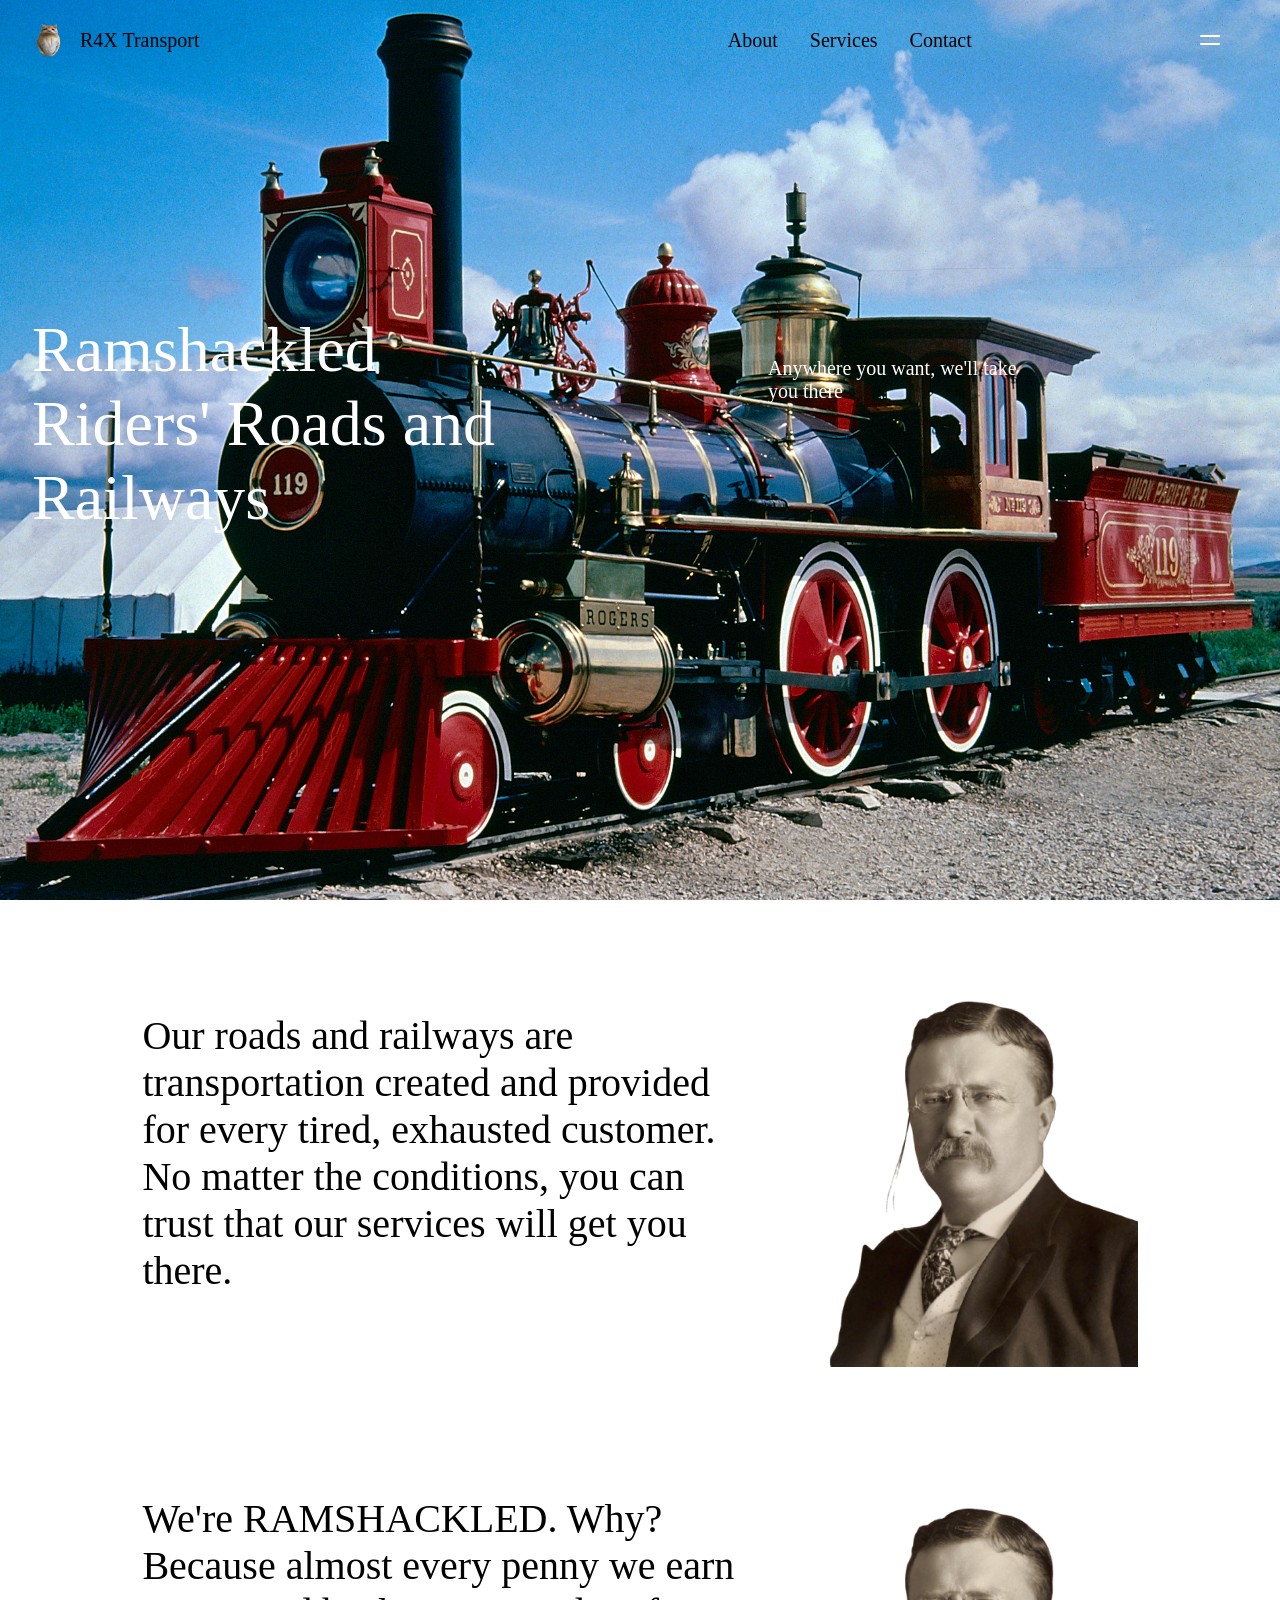
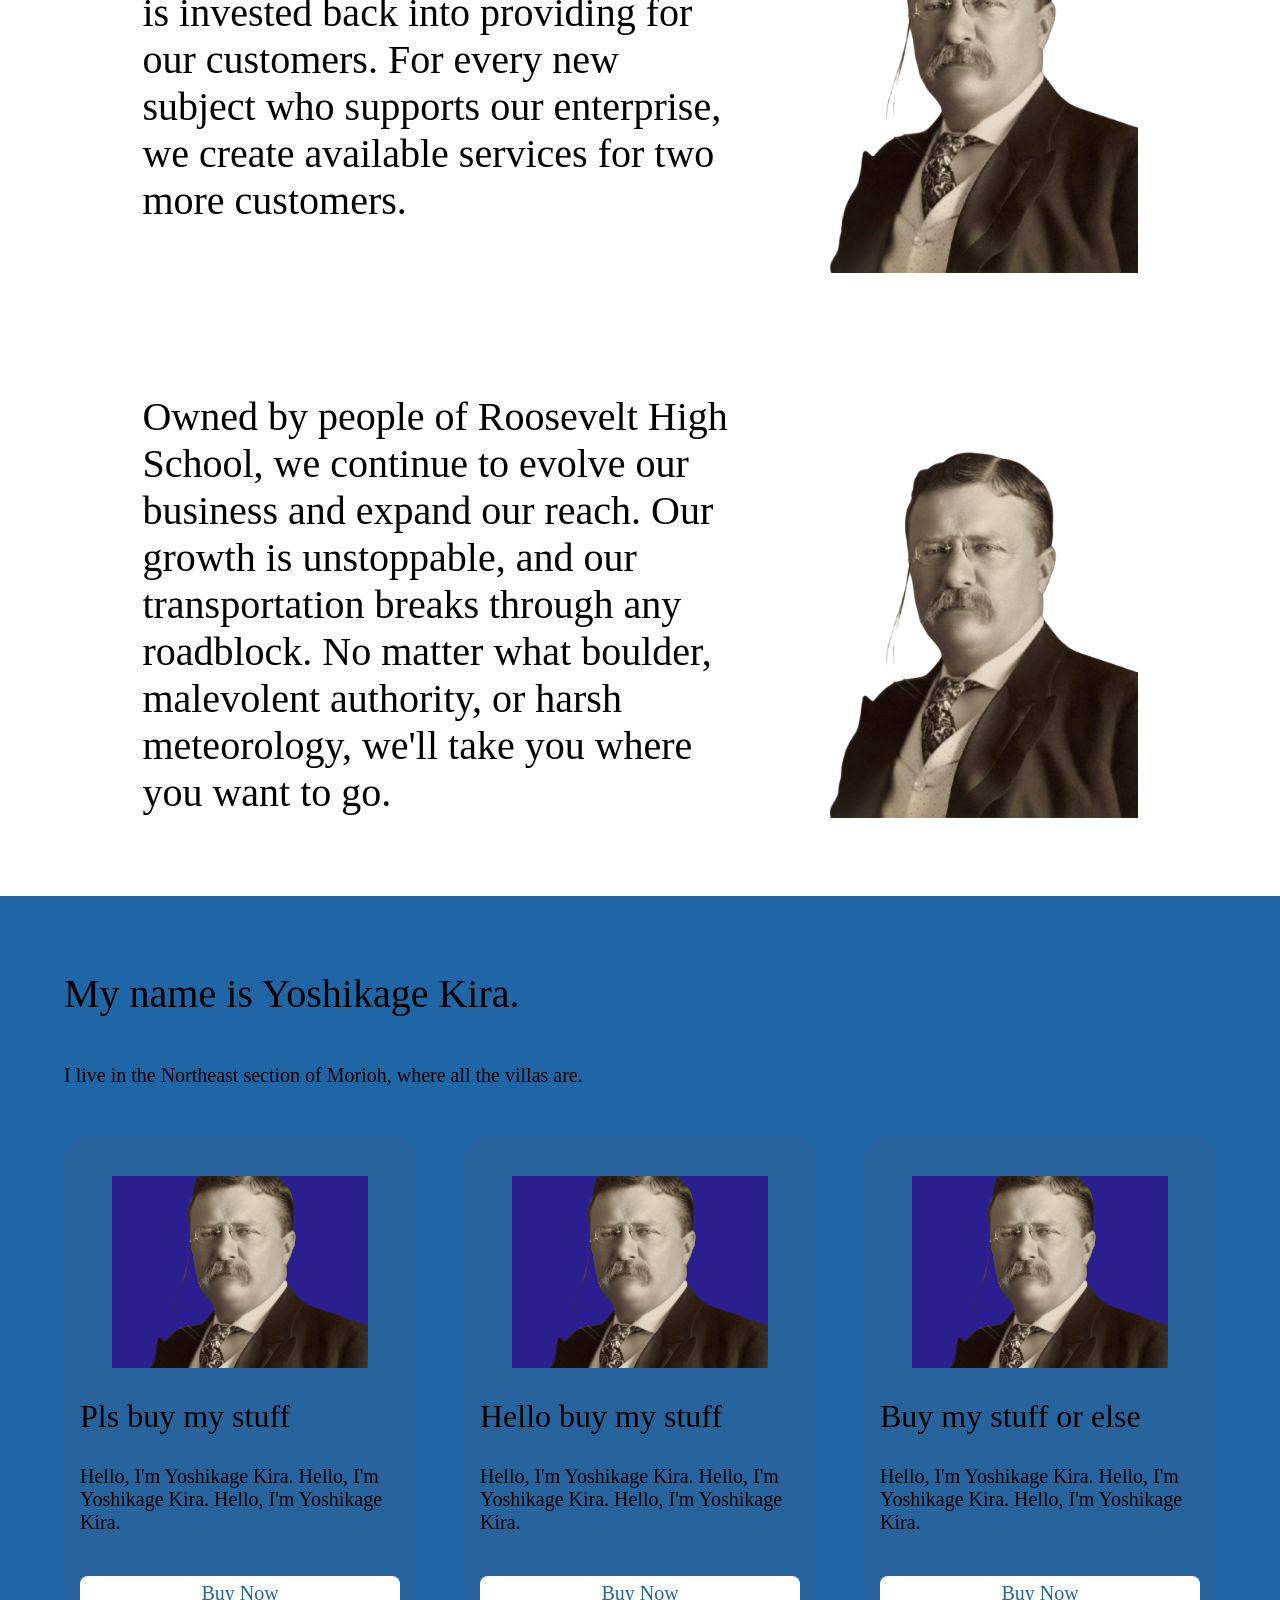
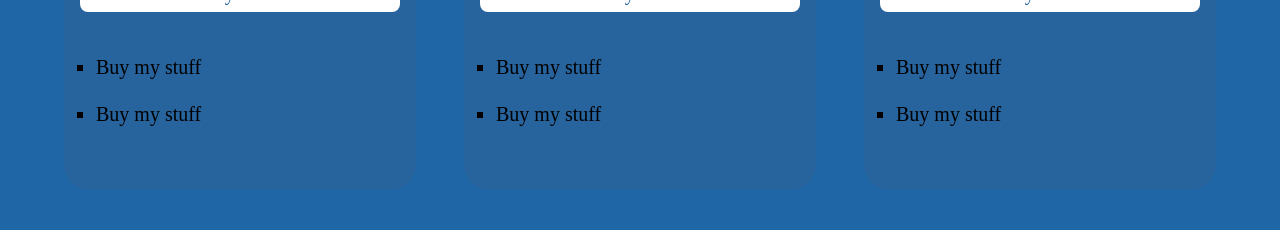
==== commit 4bba3ce8: "lwk kindaa lost track but i pretty much changed some of my flex stuff to grid because i kinda looked" ====
--- a/index.html
+++ b/index.html
@@ -23,7 +23,7 @@
             <a href="index.html">
                 <div class="nav_logo">
                     <img class="logo_img" src="el_gato_gordo.png">
-                    <p class="logo_text">R4X Transport</p>
+                    <h5 class="logo_text">R4X Transport</h5>
                 </div>
             </a>
             <div class="nav_anchors">
@@ -65,13 +65,13 @@
         <!--Grid with different memberships/services-->
         <div id="home_services">
             <h2>My name is Yoshikage Kira.</h2>
-            <p>I live in the Northeast section of Morioh, where all the villas are.</p>
+            <h5>I live in the Northeast section of Morioh, where all the villas are.</h5>
             <div>
                 <div class="home_service_option">
                     <div class="home_service_img"></div>
                     <h3>Pls buy my stuff</h3>
-                    <p>Hello, I'm Yoshikage Kira. Hello, I'm Yoshikage Kira. Hello, I'm Yoshikage Kira.</p>
-                    <div class="home_service_button"><a href="#">Buy Now</a></div>
+                    <h5>Hello, I'm Yoshikage Kira. Hello, I'm Yoshikage Kira. Hello, I'm Yoshikage Kira.</h5>
+                    <div class="home_service_button"><a href="services.html#rent_vehicle">Buy Now</a></div>
                     <ul>
                         <li>Buy my stuff</li>
                         <li>Buy my stuff</li>
@@ -80,8 +80,8 @@
                 <div class="home_service_option">
                     <div class="home_service_img"></div>
                     <h3>Hello buy my stuff</h3>
-                    <p>Hello, I'm Yoshikage Kira. Hello, I'm Yoshikage Kira. Hello, I'm Yoshikage Kira.</p>
-                    <div class="home_service_button"><a href="#">Buy Now</a></div>
+                    <h5>Hello, I'm Yoshikage Kira. Hello, I'm Yoshikage Kira. Hello, I'm Yoshikage Kira.</h5>
+                    <div class="home_service_button"><a href="services.html#public_transit">Buy Now</a></div>
                     <ul>
                         <li>Buy my stuff</li>
                         <li>Buy my stuff</li>
@@ -90,8 +90,8 @@
                 <div class="home_service_option">
                     <div class="home_service_img"></div>
                     <h3>Buy my stuff or else</h3>
-                    <p>Hello, I'm Yoshikage Kira. Hello, I'm Yoshikage Kira. Hello, I'm Yoshikage Kira.</p>
-                    <div class="home_service_button"><a href="#">Buy Now</a></div>
+                    <h5>Hello, I'm Yoshikage Kira. Hello, I'm Yoshikage Kira. Hello, I'm Yoshikage Kira.</h5>
+                    <div class="home_service_button"><a href="services.html#private_transit">Buy Now</a></div>
                     <ul>
                         <li>Buy my stuff</li>
                         <li>Buy my stuff</li>
@@ -100,26 +100,5 @@
             </div>
         </div>
         <!--Footer At the bottom-->
-
-        <!-- 
-        About
-        <div id="about_div">
-            <h1>What We Provide</h1>
-            <div id="about_explanations_section">
-                <div class="about_explanation">
-                    <div class="about_img"><img id="about_img_1" src="TeddyRoosevelt.png"></div>
-                    <p class="about_p">Eating food</p>
-                </div>
-                <div class="about_explanation">
-                    <div class="about_img"><img id="about_img_2" src="TeddyRoosevelt.png"></div>
-                    <p class="about_p">Eating good food</p>
-                </div>
-                <div class="about_explanation">
-                    <div class="about_img"><img id="about_img_3" src="TeddyRoosevelt.png"></div>
-                    <p class="about_p">Eating better food</p>
-                </div>
-            </div>
-        </div>
-        -->
     </body>
 </html>
--- a/style.css
+++ b/style.css
@@ -1,4 +1,7 @@
 /* General item classes */
+html {
+    scroll-behavior: smooth;
+}
 body {
     margin: 0;
     padding: 0;
@@ -6,20 +9,29 @@
     overflow-x: hidden;
     background-color: rgb(255, 255, 255);
 }
-
 h1 {
     font-size: 4rem;
     text-decoration: none;
     font-weight: normal;
 }
-
 h2 {
     font-size: 2.5rem;
     font-weight: normal;
 }
-
 h3 {
     font-size: 2rem;
+    font-weight: normal;
+}
+h4 {
+    font-size: 1.5rem;
+    font-weight: normal;
+}
+h5 {
+    font-size: 1.25rem;
+    font-weight: normal;
+}
+p {
+    font-size: 1rem;
     font-weight: normal;
 }
 
@@ -30,10 +42,6 @@
     margin-right: 1rem;
     color: rgb(0, 0, 0);
 }
-/* for any p */
-p {
-    font-size: 1.25rem;
-}
 /* General top layout of most of my pages other than home */
 .noHomeOnlyBanner {
     display: flex;
@@ -41,7 +49,7 @@
     justify-content: space-between;
     align-items: center;
     height: 75vh;
-    
+
     padding: 0 8% 0 8%;
 }
 .notHome_banner_text{
@@ -82,6 +90,7 @@
     background-size: cover;
     background-position: center;
 }
+
 
 /* Animations */
 @keyframes addBackground {
@@ -98,7 +107,6 @@
     }
 }
 
-
 @keyframes moveSideways {
     0% {
         left: 100vw;
@@ -291,8 +299,9 @@
 
     height: auto;
     width: 100vw;
-
-    box-sizing: border-box;
+    box-sizing: border-box;
+
+    padding: 0 8% 0 8%;
 }
 .home_about_desc {
     display: flex;
@@ -312,7 +321,7 @@
 }
 .home_about_img {
     width: 20rem;
-    height: 20rem;
+    aspect-ratio: 3 / 4;
 }
 .home_about_img:nth-child(1) {
     background-image: url(TeddyRoosevelt.png);
@@ -345,29 +354,16 @@
     width: 100vw;
     box-sizing: border-box;
 
-    padding: 2.5rem;
+    padding: 2.5rem 5% 2.5rem 5%;
 }
 #home_services > h2 { 
-    font-size: 2.5rem;
     line-height: 3rem;
-
-    font-weight: normal;
-
     margin-bottom: 0.8rem;
 }
-#home_services > p {
-    font-size: 1.25rem;
-    font-weight: normal;
-}
 #home_services > div {
-    display: flex;
-    flex-direction: row;
-    justify-content: space-between;
-    align-items: center;
-
-    width: 100%;
-    height: 90%;
-
+    display: grid;
+    grid-template-columns: repeat(3, minmax(0, 1fr));
+    gap: 3rem;
     margin-top: 1rem;
 }
 .home_service_option {
@@ -376,22 +372,14 @@
     justify-content: center;
     align-items: flex-start;
 
-    width: 32%;
-    height: 85vh;
-
     border-radius: 25px;
 
     background-color: rgb(39, 99, 156);
 
     padding: 0.5rem 1rem 0.5rem 1rem;
-    margin: 0.5rem 1rem 0.5rem 1rem;
 }
 .home_service_option > h3 {
-    font-size: 2rem;
     line-height: 2rem;
-
-    font-weight: normal;
-
     margin-bottom: 0rem;
 }
 .home_service_option > p {
@@ -408,7 +396,7 @@
 }
 .home_service_img {
     width: 80%;
-    height: 60%;
+    aspect-ratio: 4 / 3;
 
     margin: 2rem auto 0 auto;
 
@@ -421,7 +409,7 @@
 }
 .home_service_button {
     width: 100%;
-    height: 100px;
+    height: 36px;
 
     margin-top: 0.5rem;
     margin-bottom: 1.5rem;
@@ -594,24 +582,187 @@
     background-size: cover;
     background-position: center;
 }
-.floating_person:hover {
+.floating_person:hover, .floating_person:active {
     padding-top: 1%;
     height: fit-content;
     transform: scale(150%, 150%);
     border-radius: 25px;
     width:fit-content;
 }
-.floating_person:hover .floating_text {
-    display: flex;
-    flex-direction: column;
-    justify-content: center;
-    align-items: center;
-}
-.floating_person:hover .floating_text p:nth-child(2) {
+.floating_person:hover .floating_text, .floating_person:active .floating_text {
+    display: flex;
+    flex-direction: column;
+    justify-content: center;
+    align-items: center;
+}
+.floating_person:hover .floating_text p:nth-child(2), .floating_person:active .floating_text p:nth-child(2) {
     margin-top: 0rem;
 }
-#floating_people:has(.floating_person:hover) .floating_person {
+#floating_people:has(.floating_person:hover) .floating_person, #floating_people:has(.floating_person:active) .floating_person {
    animation-play-state: paused;
+}
+
+/* Services page specific stuff */
+#services_content_section {
+    display: flex;
+    flex-direction: column;
+    justify-content: center;
+    align-items: start;
+
+    width: 100vw;
+    height: fit-content;
+    box-sizing: border-box;
+
+    padding: 0 8% 8% 8%;
+}
+#services_content_section > div{
+    display: flex;
+    flex-direction: row;
+    justify-content: space-around;
+    align-items: start;
+
+    width: 100%;
+    height: fit-content;
+    box-sizing: border-box;
+}
+#services_content_content {
+    width: 60%;
+    margin-left: auto;
+}
+#services_nav_bar {
+    display: flex;
+    flex-direction: row;
+    justify-content: center;
+    align-items: center;
+
+    top: 0;
+    left: 0;
+    z-index: 9997;
+
+    width: 100%;
+    height: 4rem;
+    box-sizing: border-box;
+
+    margin: 0;
+    padding: 1.5rem 2rem 1.5rem 2rem;
+
+    background-color: rgba(82, 109, 191, 0.638);
+}
+#services_nav_bar > a {
+    margin-left: 2rem;
+    margin-right: 2rem;
+}
+
+#rent_vehicle, #public_transit, #private_transit, #special_transit {
+    width: 100vw;
+    height: 100vh;
+    box-sizing: border-box;
+    padding: 2% 8% 5% 8%;
+}
+#rent_vehicle > h2, #public_transit > h2, #private_transit > h2, #special_transit > h2 {
+    margin: 0 0 2rem 0;
+}
+#rent_vehicle > div, #public_transit > div, #private_transit > div, #special_transit > div {
+    display: grid;
+    grid-template-columns: repeat(3, minmax(0, 1fr));
+    gap: 3rem;
+}
+.services_option {
+    display: flex;
+    flex-direction: column;
+    justify-content: start;
+    align-items: space-around;
+    box-sizing: border-box;
+}
+.services_option_img {
+    width: 100%;
+    aspect-ratio: 6 / 7;
+}
+.services_option_text {
+    margin-top: auto;
+
+    padding-top: 4%;
+
+    display: flex;
+    flex-direction: column;
+    justify-content: space-around;
+    align-items: start;
+}
+.services_option_text > h4, .services_option_text > h5 {
+    margin-top: auto;
+    margin-bottom: 1rem;
+}
+#serviceimgA {
+    background-image: url("TeddyRoosevelt.png");
+    background-repeat: no-repeat;
+    background-position: center;
+    background-size: cover;
+}
+#serviceimgB {
+    background-image: url("TeddyRoosevelt.png");
+    background-repeat: no-repeat;
+    background-position: center;
+    background-size: cover;
+}
+#serviceimgC {
+    background-image: url("TeddyRoosevelt.png");
+    background-repeat: no-repeat;
+    background-position: center;
+    background-size: cover;
+}
+#serviceimgD {
+    background-image: url("TeddyRoosevelt.png");
+    background-repeat: no-repeat;
+    background-position: center;
+    background-size: cover;
+}
+#serviceimgE {
+    background-image: url("TeddyRoosevelt.png");
+    background-repeat: no-repeat;
+    background-position: center;
+    background-size: cover;
+}
+#serviceimgF {
+    background-image: url("TeddyRoosevelt.png");
+    background-repeat: no-repeat;
+    background-position: center;
+    background-size: cover;
+}
+#serviceimgG {
+    background-image: url("TeddyRoosevelt.png");
+    background-repeat: no-repeat;
+    background-position: center;
+    background-size: cover;
+}
+#serviceimgH {
+    background-image: url("TeddyRoosevelt.png");
+    background-repeat: no-repeat;
+    background-position: center;
+    background-size: cover;
+}
+#serviceimgI {
+    background-image: url("TeddyRoosevelt.png");
+    background-repeat: no-repeat;
+    background-position: center;
+    background-size: cover;
+}
+#serviceimgJ {
+    background-image: url("TeddyRoosevelt.png");
+    background-repeat: no-repeat;
+    background-position: center;
+    background-size: cover;
+}
+#serviceimgK {
+    background-image: url("TeddyRoosevelt.png");
+    background-repeat: no-repeat;
+    background-position: center;
+    background-size: cover;
+}
+#serviceimgL {
+    background-image: url("TeddyRoosevelt.png");
+    background-repeat: no-repeat;
+    background-position: center;
+    background-size: cover;
 }
 
 /* Navigation page specific styling */
@@ -637,16 +788,15 @@
     padding: 0.5rem 0 0.5rem 0;
     margin: 0;
     width: fit-content;
-
 }
 .big_option a {
     text-decoration: none;
     color: rgb(0, 0, 0);
 }
-#big_options:has(.big_option:hover) .big_option:not(:hover) a{
+#big_options:has(.big_option:hover) .big_option:not(:hover) a, #big_options:has(.big_option:active) .big_option:not(:active) a{
     color: rgba(0, 0, 0, 0.394);
 }
-#big_options .big_option:hover a {
+#big_options .big_option:hover a, #big_options .big_option:active a {
     color: rgb(0, 0, 0);    
 }
 #navigation_content {
@@ -678,64 +828,4 @@
     background-repeat: no-repeat;
     background-size: cover;
     background-position: center;
-}
-
-
-
-/* About section
-#about_div {
-    display: flex;
-    flex-direction: column;
-    justify-content: center;
-    align-items: center;
-
-    height: auto;
-    width: 100vw;
-
-    text-align: center;
-}
-#about_explanations_section {
-    width: 100vw;
-
-    padding-top: 1rem;
-    padding-bottom: 1rem;
-
-    display: flex;
-    flex-direction: row;
-    justify-content: space-evenly;
-    align-items: center;
-}
-.about_explanation {
-    display: flex;
-    flex-direction: column;
-    align-items: center;
-}
-.about_p {
-    font-size: 1.5rem;
-}
-.about_img {
-    width: 5rem;
-    height: 5rem;
-}
-#about_img_1 {
-    width: 100%;
-    height: 100%;
-
-    object-fit: cover;
-    object-position: 50% 50%;
-}
-#about_img_2 {
-    width: 100%;
-    height: 100%;
-
-    object-fit: cover;
-    object-position: 50% 50%;
-}
-#about_img_3 {
-    width: 100%;
-    height: 100%;
-
-    object-fit: cover;
-    object-position: 50% 50%;
-}
-*/+}
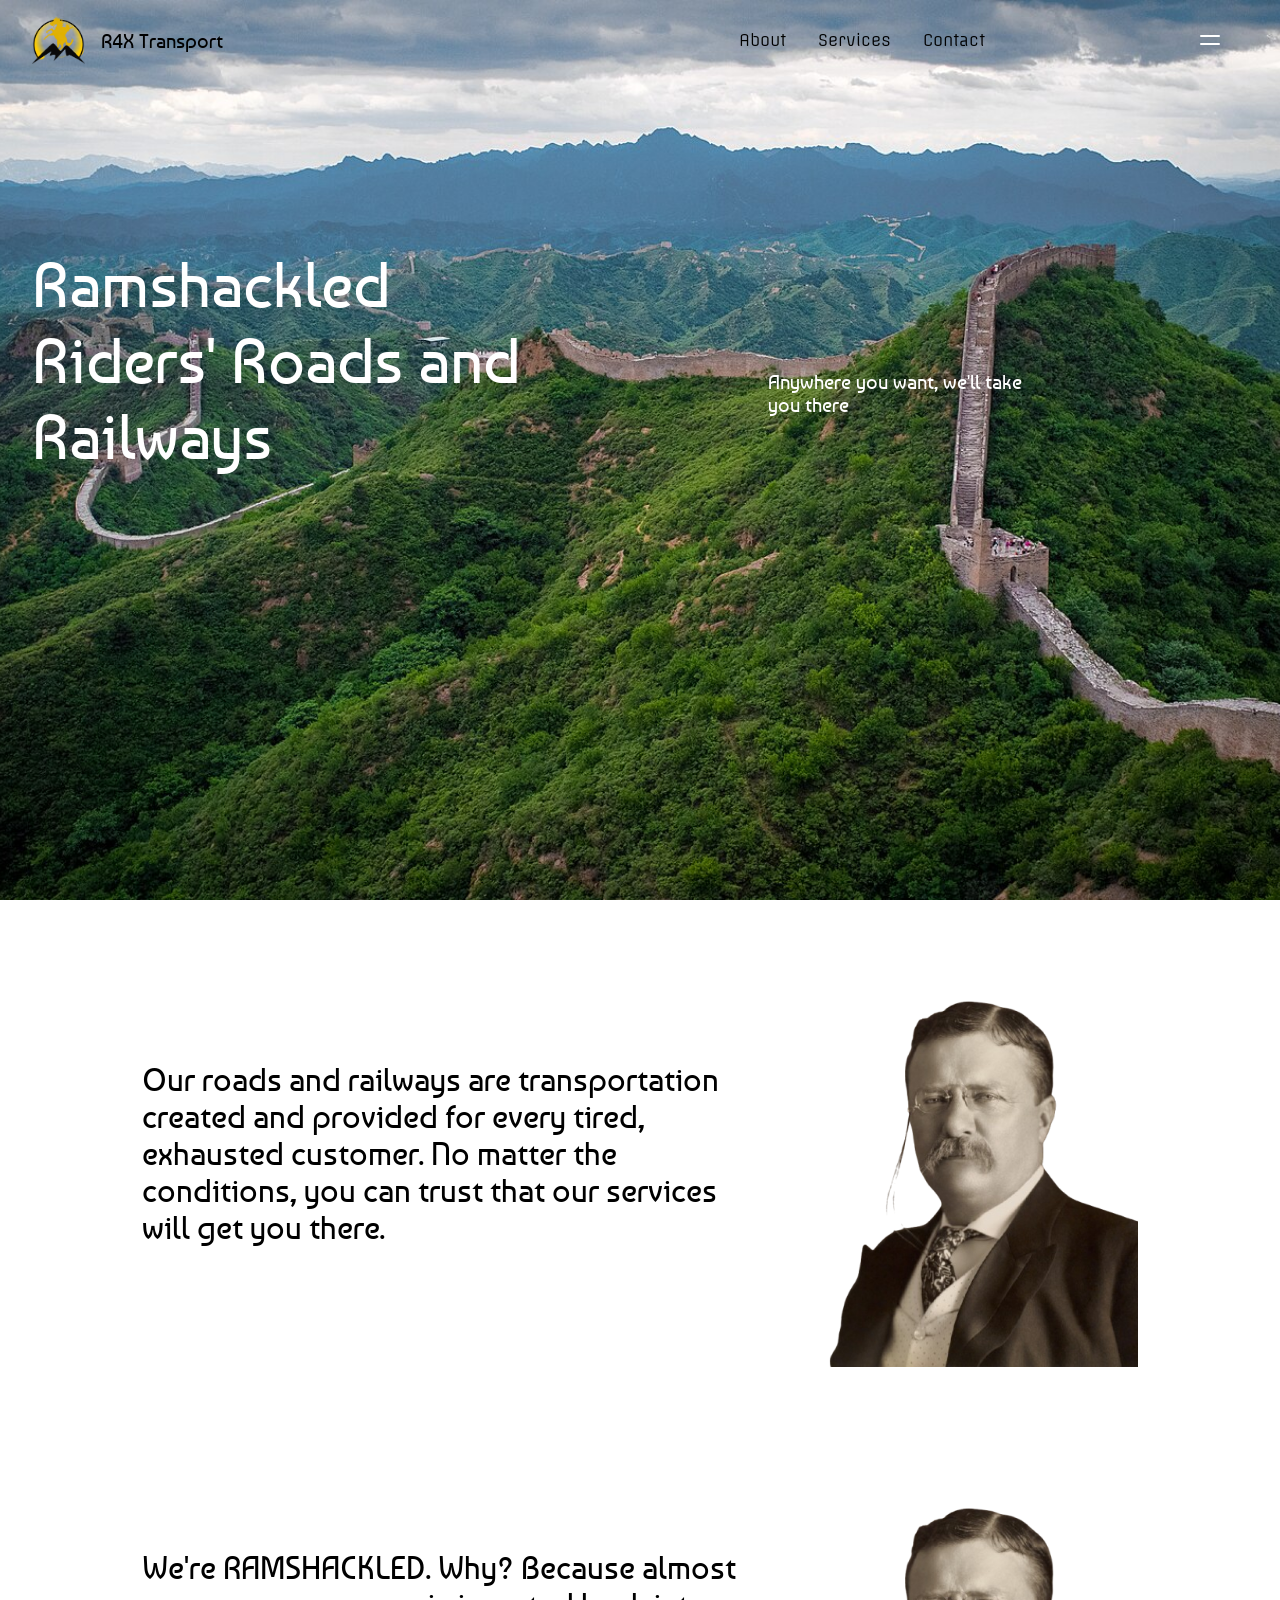
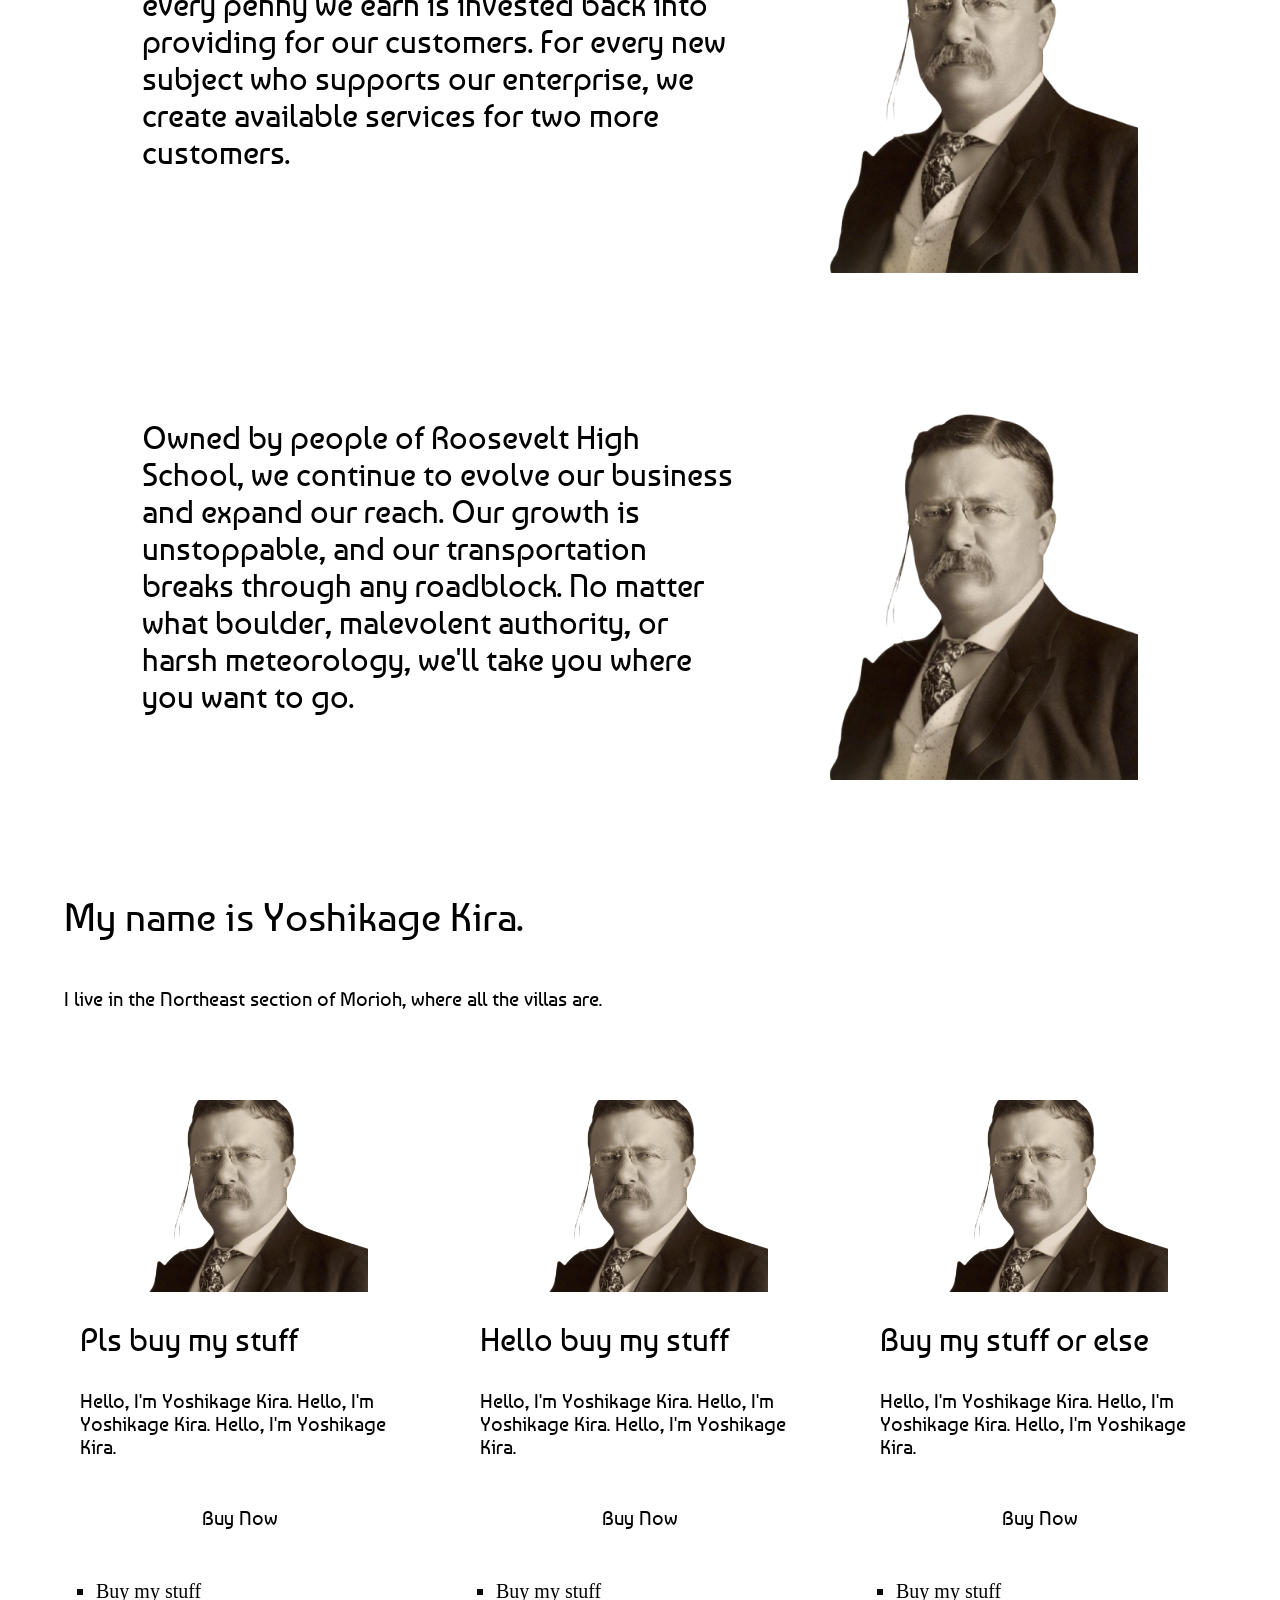
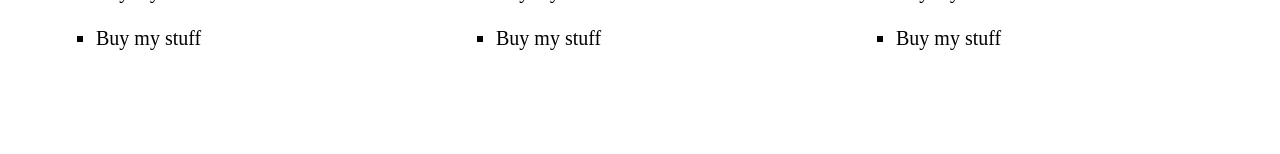
==== commit 33b5865f: "font styling changes, Contact section." ====
--- a/index.html
+++ b/index.html
@@ -5,6 +5,9 @@
         <meta name="viewport" content="width=device-width, initial-scale=1.0">
         <link rel="stylesheet" href="style.css" type="text/css">
         <script src="script.js"></script>
+        <link rel="preconnect" href="https://fonts.googleapis.com">
+        <link rel="preconnect" href="https://fonts.gstatic.com" crossorigin>
+        <link href="https://fonts.googleapis.com/css2?family=Baumans&family=Offside&display=swap" rel="stylesheet">
         <title>R4X</title>
     </head>
     <body id="home">
@@ -22,42 +25,48 @@
         <div class="nav_bar">
             <a href="index.html">
                 <div class="nav_logo">
-                    <img class="logo_img" src="el_gato_gordo.png">
+                    <img class="logo_img" src="R4X-pictogram.png">
                     <h5 class="logo_text">R4X Transport</h5>
                 </div>
             </a>
             <div class="nav_anchors">
-                <a class="menu menu_text" href="about.html">About</a>
-                <a class="menu menu_text" href="services.html">Services</a>
-                <a class="menu menu_text" href="contact.html">Contact</a>
+                <a class="menu menu_text" href="about.html">
+                    <p>About</p>
+                </a>
+                <a class="menu menu_text" href="services.html">
+                    <p>Services</p>
+                </a>
+                <a class="menu menu_text" href="contact.html">
+                    <p>Contact</p>
+                </a>
             </div>
             <div class="nav_spacer"></div>
         </div>
 
         <!--Hero banner-->
         <div id="noHulkOnlyBanner">
-            <p class="banner_header">Ramshackled Riders' Roads and Railways</p>
-            <p class="menu_text banner_text">Anywhere you want, we'll take you there</p>
+            <h1 class="banner_header">Ramshackled Riders' Roads and Railways</h1>
+            <h5 class="menu_text banner_text">Anywhere you want, we'll take you there</h5>
         </div>
 
         <!--About-->
         <div id="home_about">
             <div class="home_about_desc">
-                <p>
+                <h3>
                     Our roads and railways are transportation created and provided for every tired, exhausted customer. No matter the conditions, you can trust that our services will get you there.
-                </p>
+                </h3>
                 <div class="home_about_img"></div>
             </div>
             <div class="home_about_desc">
-                <p>
+                <h3>
                     We're RAMSHACKLED. Why? Because almost every penny we earn is invested back into providing for our customers. For every new subject who supports our enterprise, we create available services for two more customers.
-                </p>
+                </h3>
                 <div class="home_about_img"></div>
             </div>
             <div class="home_about_desc">
-                <p>
+                <h3>
                     Owned by people of Roosevelt High School, we continue to evolve our business and expand our reach. Our growth is unstoppable, and our transportation breaks through any roadblock. No matter what boulder, malevolent authority, or harsh meteorology, we'll take you where you want to go.
-                </p>
+                </h3>
                 <div class="home_about_img"></div>
             </div>
         </div>
@@ -71,7 +80,11 @@
                     <div class="home_service_img"></div>
                     <h3>Pls buy my stuff</h3>
                     <h5>Hello, I'm Yoshikage Kira. Hello, I'm Yoshikage Kira. Hello, I'm Yoshikage Kira.</h5>
-                    <div class="home_service_button"><a href="services.html#rent_vehicle">Buy Now</a></div>
+                    <div class="home_service_button">
+                        <a href="services.html#rent_vehicle">
+                            <h5>Buy Now</h5>
+                        </a>
+                    </div>
                     <ul>
                         <li>Buy my stuff</li>
                         <li>Buy my stuff</li>
@@ -81,7 +94,11 @@
                     <div class="home_service_img"></div>
                     <h3>Hello buy my stuff</h3>
                     <h5>Hello, I'm Yoshikage Kira. Hello, I'm Yoshikage Kira. Hello, I'm Yoshikage Kira.</h5>
-                    <div class="home_service_button"><a href="services.html#public_transit">Buy Now</a></div>
+                    <div class="home_service_button">
+                        <a href="services.html#public_transit">
+                            <h5>Buy Now</h5>
+                        </a>
+                    </div>
                     <ul>
                         <li>Buy my stuff</li>
                         <li>Buy my stuff</li>
@@ -91,7 +108,11 @@
                     <div class="home_service_img"></div>
                     <h3>Buy my stuff or else</h3>
                     <h5>Hello, I'm Yoshikage Kira. Hello, I'm Yoshikage Kira. Hello, I'm Yoshikage Kira.</h5>
-                    <div class="home_service_button"><a href="services.html#private_transit">Buy Now</a></div>
+                    <div class="home_service_button">
+                        <a href="services.html#private_transit">
+                            <h5>Buy Now</h5>
+                        </a>
+                    </div>
                     <ul>
                         <li>Buy my stuff</li>
                         <li>Buy my stuff</li>
--- a/style.css
+++ b/style.css
@@ -9,30 +9,59 @@
     overflow-x: hidden;
     background-color: rgb(255, 255, 255);
 }
+
+/* Font */
 h1 {
     font-size: 4rem;
     text-decoration: none;
     font-weight: normal;
+    margin: 0;
+    font-family: "Baumans", sans-serif;
+    font-style: normal;
+    color: black;
 }
 h2 {
     font-size: 2.5rem;
     font-weight: normal;
+    font-family: "Baumans", sans-serif;
+    font-style: normal;
+    text-decoration: none;
+    color: black;
 }
 h3 {
     font-size: 2rem;
     font-weight: normal;
+    font-family: "Baumans", sans-serif;
+    font-style: normal;
+    text-decoration: none;
+    color: black;
 }
 h4 {
     font-size: 1.5rem;
     font-weight: normal;
+    font-family: "Baumans", sans-serif;
+    font-style: normal;
+    text-decoration: none;
+    color: black;
 }
 h5 {
     font-size: 1.25rem;
     font-weight: normal;
+    font-family: "Baumans", sans-serif;
+    font-style: normal;
+    text-decoration: none;
+    color: black;
 }
 p {
+    font-family: "Offside", sans-serif;
     font-size: 1rem;
     font-weight: normal;
+    text-decoration: none;
+    color: black;
+}
+a {
+    text-decoration: none;
+    color: black;
 }
 
 /* for anything in the menu bar/hero banner */
@@ -200,9 +229,6 @@
 
     background-color: rgba(255, 255, 255, 0);
 }
-.nav_bar > a {
-    text-decoration: none;
-}
 .nav_logo {
     display: flex;
     flex-direction: row;
@@ -215,13 +241,8 @@
     height: 2rem;
 }
 .logo_img {
-    min-width: 2rem;
-    min-height: 2rem;
-    width: 2rem;
-    height: 2rem;
-
-    object-fit: cover;
-    object-position: 50% 50%;
+    height: 3rem;
+    aspect-ratio: auto;
 }
 .logo_text {
     text-decoration: none;
@@ -282,7 +303,7 @@
     width: 100vw;
     height: 100vh;
 
-    background-image: url("placeholder2.jpg");
+    background-image: url("placeholder.jpg");
     background-repeat: no-repeat;
     background-size: cover;
     background-position: center;
@@ -314,8 +335,7 @@
 
     box-sizing: border-box;
 }
-.home_about_desc p {
-    font-size: 2.5rem;
+.home_about_desc h3 {
     width: 60%;
     height: 50%;
 }
@@ -344,7 +364,6 @@
 
 /* Services section of home */
 #home_services {
-    background-color: rgb(30, 102, 165);
     display: flex;
     flex-direction: column;
     justify-content: center;
@@ -374,16 +393,11 @@
 
     border-radius: 25px;
 
-    background-color: rgb(39, 99, 156);
-
     padding: 0.5rem 1rem 0.5rem 1rem;
 }
 .home_service_option > h3 {
     line-height: 2rem;
     margin-bottom: 0rem;
-}
-.home_service_option > p {
-    font-size: 1.25rem;
 }
 .home_service_option > ul {
     font-size: 1.25rem;
@@ -404,8 +418,6 @@
     background-repeat: no-repeat;
     background-size: cover;
     background-position: center;
-
-    background-color: rgb(43, 30, 143);
 }
 .home_service_button {
     width: 100%;
@@ -414,9 +426,6 @@
     margin-top: 0.5rem;
     margin-bottom: 1.5rem;
 
-    background-color: rgb(255, 255, 255);
-    color: rgb(39, 99, 156);
-
     display: flex;
     justify-content: center;
     align-items: center;
@@ -432,11 +441,6 @@
 
     width: 100%;
     height: 100%;
-
-    text-decoration: none;
-    font-size: 1.25rem;
-
-    color: rgb(39, 99, 156);
 }
 
 /* About page */
@@ -453,7 +457,7 @@
     height: fit-content;
     box-sizing: border-box;
 
-    padding: 0 8% 0 8%;
+    padding: 2% 8% 0 8%;
 }
 #about_content_section > div{
     display: flex;
@@ -488,7 +492,7 @@
     height: fit-content;
     box-sizing: border-box;
 
-    padding: 0 8% 0 8%;
+    padding: 2% 8% 0 8%;
 }
 #about_people > div{
     display: flex;
@@ -534,16 +538,16 @@
     animation-delay: 0s;
 }
 .floating_person:nth-child(2) {
-    animation-delay: 2s;
+    animation-delay: 1.5s;
 }
 .floating_person:nth-child(3) {
-    animation-delay: 4s;
+    animation-delay: 3s;
 }
 .floating_person:nth-child(4) {
+    animation-delay: 4.5s;
+}
+.floating_person:nth-child(5) {
     animation-delay: 6s;
-}
-.floating_person:nth-child(5) {
-    animation-delay: 8s;
 }
 .floating_person_img {
     width: 10vw;
@@ -613,7 +617,7 @@
     height: fit-content;
     box-sizing: border-box;
 
-    padding: 0 8% 8% 8%;
+    padding: 2% 8% 8% 8%;
 }
 #services_content_section > div{
     display: flex;
@@ -764,6 +768,44 @@
     background-position: center;
     background-size: cover;
 }
+
+
+/* Contact page specific styling */
+.contact_content_section {
+    display: flex;
+    flex-direction: row;
+    justify-content: space-between;
+
+    width: 100vw;
+    height: fit-content;
+    box-sizing: border-box;
+
+    padding: 2% 8% 0% 8%;
+}
+.contact_content_section > div {
+    display: flex;
+    flex-direction: column;
+    width: 35vw;
+}
+.contact_item {
+    display: grid;
+    grid-template-columns: repeat(6, minmax(0, 1fr));
+    align-items: center;
+}
+.contact_item:not(:last-child) {
+    border-bottom: solid rgb(213, 213, 213) 1px;
+}
+.grid_column_1 {
+    grid-column: 1;
+    
+}
+.grid_column_3 {
+    grid-column: 3;
+    white-space: nowrap;
+    overflow: visible;
+    margin: 1rem;
+}
+
 
 /* Navigation page specific styling */
 .miniheader {
@@ -790,7 +832,6 @@
     width: fit-content;
 }
 .big_option a {
-    text-decoration: none;
     color: rgb(0, 0, 0);
 }
 #big_options:has(.big_option:hover) .big_option:not(:hover) a, #big_options:has(.big_option:active) .big_option:not(:active) a{
